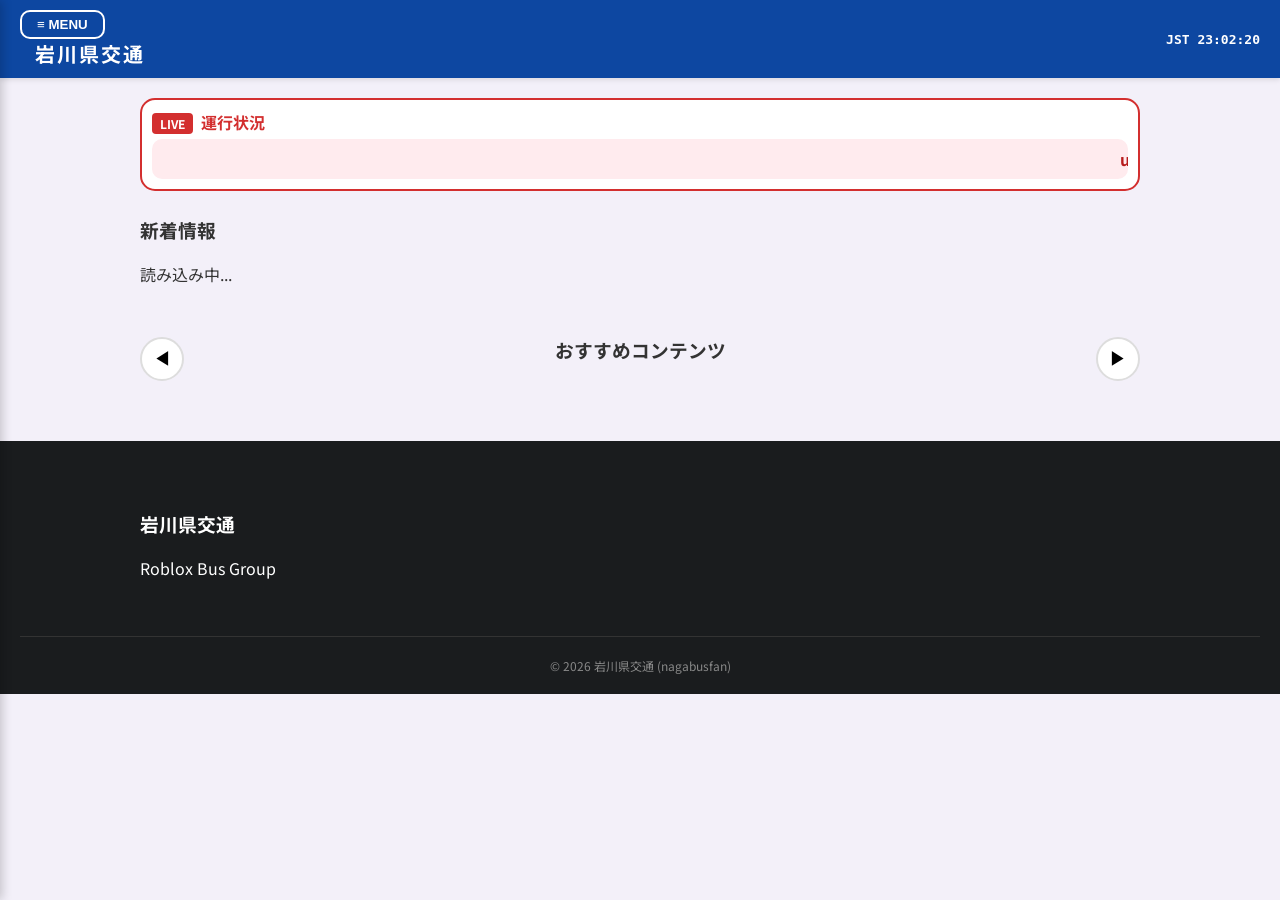
==== index.html @ 750e43ce "Update index.html" ====
<!DOCTYPE html>
<html lang="ja">
<head>
    <meta charset="UTF-8">
    <meta name="viewport" content="width=device-width, initial-scale=1.0">
    <title>岩川県交通</title>
    <link href="https://fonts.googleapis.com/css2?family=Noto+Sans+JP:wght@400;700;900&display=swap" rel="stylesheet">
    <style>
        body { font-family: 'Noto Sans JP', sans-serif; margin: 0; padding: 0; background-color: #f3f0f9; color: #333; overflow-x: hidden; }
        header { background-color: #0d47a1; color: white; padding: 10px 20px; display: flex; justify-content: space-between; align-items: center; position: sticky; top: 0; z-index: 1000; box-shadow: 0 2px 5px rgba(0,0,0,0.1); }
        .menu-button { background: none; border: 2px solid white; color: white; padding: 5px 15px; cursor: pointer; border-radius: 10px; font-weight: bold; }
        .logo h1 { margin: 0 0 0 15px; font-size: 20px; letter-spacing: 2px; }
        
        /* サイドバー */
        .sidebar { position: fixed; top: 0; left: -280px; width: 280px; height: 100%; background-color: #ffffff; color: #333; transition: 0.3s; z-index: 2000; padding: 20px; box-sizing: border-box; overflow-y: auto; box-shadow: 2px 0 10px rgba(0,0,0,0.2); }
        .sidebar.active { left: 0; }
        .overlay { position: fixed; top: 0; left: 0; width: 100%; height: 100%; background: rgba(0,0,0,0.5); display: none; z-index: 1500; }
        .overlay.active { display: block; }
        .menu-item { padding: 15px; border-bottom: 1px solid #eee; cursor: pointer; font-weight: bold; border-radius: 10px; }
        .menu-item:hover { background: #f0f4f8; color: #0d47a1; }

        /* 検索ボックス */
        .search-box-style { background: #e3f2fd; padding: 20px; border-radius: 15px; border: 2px solid #90caf9; }
        .search-input-wrapper { position: relative; margin-bottom: 10px; }
        .search-box-style input { width: 100%; padding: 12px; border-radius: 10px; border: 1px solid #bbdefb; box-sizing: border-box; outline: none; font-size: 16px; }
        .search-btn { width: 100%; background: #2e7d32; color: white; border: none; padding: 12px; border-radius: 10px; font-weight: bold; cursor: pointer; margin-top: 5px; font-size: 16px; }
        
        .main-search-section { margin: 30px 0; }
        .main-search-title { font-weight: 900; color: #0d47a1; margin-bottom: 15px; display: flex; align-items: center; }

        .container { max-width: 1000px; margin: 20px auto; padding: 0 15px; }
        
        /* 運行情報テロップ（修正のキモ） */
        .status-bar { background: white; border: 2px solid #2e7d32; padding: 10px; margin-bottom: 25px; border-radius: 15px; }
        .ticker { background: #f1f8e9; overflow: hidden; white-space: nowrap; padding: 8px; border-radius: 10px; position: relative; }
        .ticker-text { 
            display: inline-block; 
            white-space: nowrap; 
            padding-left: 100%; /* スタート位置 */
            font-weight: bold; 
            color: #1b5e20; 
            line-height: 1.5; 
            animation: scroll-text 15s linear infinite; /* デフォルトのアニメーション */
        }
        @keyframes scroll-text { 
            0% { transform: translateX(0); } 
            100% { transform: translateX(-100%); } 
        }

        /* おすすめコンテンツ */
        .magazine-section { margin: 50px 0; position: relative; padding: 0 50px; }
        .slider-arrow { position: absolute; top: 50%; transform: translateY(-50%); background: #fff; border: 2px solid #ddd; width: 44px; height: 44px; border-radius: 50%; cursor: pointer; z-index: 10; font-size: 18px; display: flex; align-items: center; justify-content: center; }
        #prev-btn { left: 0; }
        #next-btn { right: 0; }
        .slider-container { overflow: hidden; border-radius: 20px; }
        .slider-wrapper { display: flex; transition: transform 0.5s ease-out; }
        .article-card { min-width: calc(33.333% - 20px); margin: 10px; background: white; border-radius: 25px; overflow: hidden; box-shadow: 0 10px 20px rgba(0,0,0,0.05); text-align: center; cursor: pointer; }
        
        .official-footer { background: #1a1c1e; color: #ffffff; padding: 50px 20px 20px; margin-top: 60px; }
        .footer-container { max-width: 1000px; margin: 0 auto; display: grid; grid-template-columns: repeat(auto-fit, minmax(200px, 1fr)); gap: 40px; }
        .footer-links { list-style: none; padding: 0; }
        .footer-links a { color: #ffffff; text-decoration: none; opacity: 0.8; font-size: 14px; }
        .footer-bottom { text-align: center; margin-top: 40px; border-top: 1px solid #333; padding-top: 20px; font-size: 12px; color: #888; }
        
        /* サジェスト用 */
        .suggestion-list { position: absolute; top: 100%; left: 0; width: 100%; background: white; border: 1px solid #ddd; z-index: 3000; display: none; }
        .suggestion-item { padding: 10px; cursor: pointer; border-bottom: 1px solid #eee; }
    </style>
    <meta name="google-site-verification" content="eSxE08QDqRXUk3Zr-W79mbFUJ86nGZCaDYSeUcwVEMA" />
</head>
<body>
<div class="overlay" id="overlay"></div>
<header>
    <div class="header-left">
        <button class="menu-button" id="menu-btn">≡ MENU</button>
        <div class="logo"><h1>岩川県交通</h1></div>
    </div>
    <div class="time-display" id="current-time" style="font-weight:bold; font-family: monospace;">JST --:--:--</div>
</header>

<div class="sidebar" id="sidebar">
    <div class="search-box-style" style="margin-top: 30px;">
        <div style="font-weight:bold; margin-bottom:10px;">経路・運賃検索</div>
        <input type="text" id="side-start" placeholder="出発地..." oninput="showSuggestions('start', 'side')"><div id="side-start-list" class="suggestion-list"></div>
        <input type="text" id="side-end" placeholder="目的地..." oninput="showSuggestions('end', 'side')"><div id="side-end-list" class="suggestion-list"></div>
        <button class="search-btn" onclick="searchRoute('side')">検索する</button>
    </div>
    <div class="menu-item" onclick="location.href='index.html'">■ HOME</div>
    <div class="menu-item" onclick="location.href='combinedfolder/rosen.html'">■ 路線バス</div>
    <div class="menu-item" id="close-btn">■ 閉じる ×</div>
</div>

<div class="container">
    <div class="status-bar">
        <h3 id="status-title" style="margin:0 0 5px 0; color:#2e7d32; font-size: 16px;">
            <span id="live-badge" style="background:#2e7d32; color:white; padding:2px 8px; border-radius:4px; margin-right:8px; font-size:12px;">LIVE</span>運行状況
        </h3>
        <div class="ticker" id="ticker-box">
            <div class="ticker-text" id="status-text">データの読み込み中...</div>
        </div>
    </div>
    
    <h3>新着情報</h3>
    <div id="news-list">読み込み中...</div>
    
    <div class="magazine-section">
        <h3 style="text-align:center;">おすすめコンテンツ</h3>
        <button class="slider-arrow" id="prev-btn">◀</button>
        <button class="slider-arrow" id="next-btn">▶</button>
        <div class="slider-container">
            <div class="slider-wrapper" id="slider-wrapper"></div>
        </div>
    </div>
</div>

<footer class="official-footer">
    <div class="footer-container">
        <div class="footer-section"><h3>岩川県交通</h3><p>Roblox Bus Group</p></div>
    </div>
    <div class="footer-bottom">&copy; 2026 岩川県交通 (nagabusfan)</div>
</footer>

<script>
    let stopData = [];
    let articleCount = 0;
    let currentSliderIndex = 0;

    async function loadSiteData() {
        // 1. 運行情報と色
        try {
            const res = await fetch('setting/config.json');
            if (res.ok) {
                const config = await res.json();
                const textEl = document.getElementById('status-text');
                const barEl = document.querySelector('.status-bar');
                const boxEl = document.getElementById('ticker-box');
                const badgeEl = document.getElementById('live-badge');
                const titleEl = document.getElementById('status-title');

                textEl.innerText = config.statusMessage;
                
                // 色適用
                if(config.statusTextColor) textEl.style.color = config.statusTextColor;
                if(config.statusBorderColor) {
                    barEl.style.borderColor = config.statusBorderColor;
                    badgeEl.style.backgroundColor = config.statusBorderColor;
                    titleEl.style.color = config.statusBorderColor;
                }
                if(config.statusBgColor) boxEl.style.backgroundColor = config.statusBgColor;

                // アニメーション再起動（強制）
                textEl.style.animation = 'none';
                void textEl.offsetWidth; // おまじない（再描画）
                const speed = Math.max(10, config.statusMessage.length * 0.4 + 5);
                textEl.style.animation = `scroll-text ${speed}s linear infinite`;
            }
        } catch (e) { console.error(e); }

        // 2. 検索候補
        try {
            const res = await fetch('setting/search.json');
            if (res.ok) stopData = await res.json();
        } catch (e) {}

        // 3. 記事
        try {
            const res = await fetch('setting/articles.json');
            if (res.ok) {
                const arts = await res.json();
                articleCount = arts.length;
                const wrapper = document.getElementById('slider-wrapper');
                wrapper.innerHTML = arts.map(a => `
                    <div class="article-card" onclick="location.href='${a.url}'">
                        <div style="font-size:40px; padding:20px;">${a.icon}</div>
                        <div style="padding:15px;"><h4>${a.title}</h4></div>
                    </div>
                `).join('');
            }
        } catch (e) {}

        // 4. ニュース
        try {
            const res = await fetch('setting/news.json');
            if (res.ok) {
                const news = await res.json();
                const list = document.getElementById('news-list');
                list.innerHTML = news.map(n => `
                    <div style="background:white; padding:15px; margin-bottom:10px; border-radius:10px; border-left:5px solid ${n.tagColor};">
                        <span style="background:${n.tagColor}; color:white; padding:2px 6px; border-radius:4px; font-size:12px;">${n.tag}</span>
                        <a href="${n.url}" style="margin-left:10px; font-weight:bold; color:#333; text-decoration:none;">${n.title}</a>
                    </div>
                `).join('');
            }
        } catch (e) {}
    }

    // スライダー制御
    function moveSlider(dir) {
        const visible = window.innerWidth <= 768 ? 2 : 3;
        const step = window.innerWidth <= 768 ? 50 : 33.333;
        if (dir === 'next') currentSliderIndex = (currentSliderIndex >= articleCount - visible) ? 0 : currentSliderIndex + 1;
        else currentSliderIndex = (currentSliderIndex <= 0) ? Math.max(0, articleCount - visible) : currentSliderIndex - 1;
        document.getElementById('slider-wrapper').style.transform = `translateX(-${currentSliderIndex * step}%)`;
    }

    // サジェスト機能
    function showSuggestions(type, area) {
        const input = document.getElementById(`${area}-${type}`);
        const list = document.getElementById(`${area}-${type}-list`);
        const word = input.value.trim().toLowerCase();
        if (!word) { list.style.display = 'none'; return; }
        const matches = stopData.filter(s => s.name.includes(word));
        if (matches.length > 0) {
            list.innerHTML = matches.map(s => `<div class="suggestion-item" onclick="setVal('${area}-${type}','${s.name}')">${s.name}</div>`).join('');
            list.style.display = 'block';
        } else { list.style.display = 'none'; }
    }
    function setVal(id, val) { 
        document.getElementById(id).value = val; 
        document.getElementById(id + '-list').style.display = 'none'; 
    }

    document.getElementById('next-btn').onclick = () => moveSlider('next');
    document.getElementById('prev-btn').onclick = () => moveSlider('prev');
    setInterval(() => { document.getElementById('current-time').innerText = "JST " + new Date().toLocaleTimeString('ja-JP'); }, 1000);

    window.onload = () => {
        const m = document.getElementById('menu-btn'), s = document.getElementById('sidebar'), o = document.getElementById('overlay'), c = document.getElementById('close-btn');
        m.onclick = () => { s.classList.add('active'); o.classList.add('active'); };
        o.onclick = c.onclick = () => { s.classList.remove('active'); o.classList.remove('active'); };
        loadSiteData();
    };
</script>
</body>
</html>
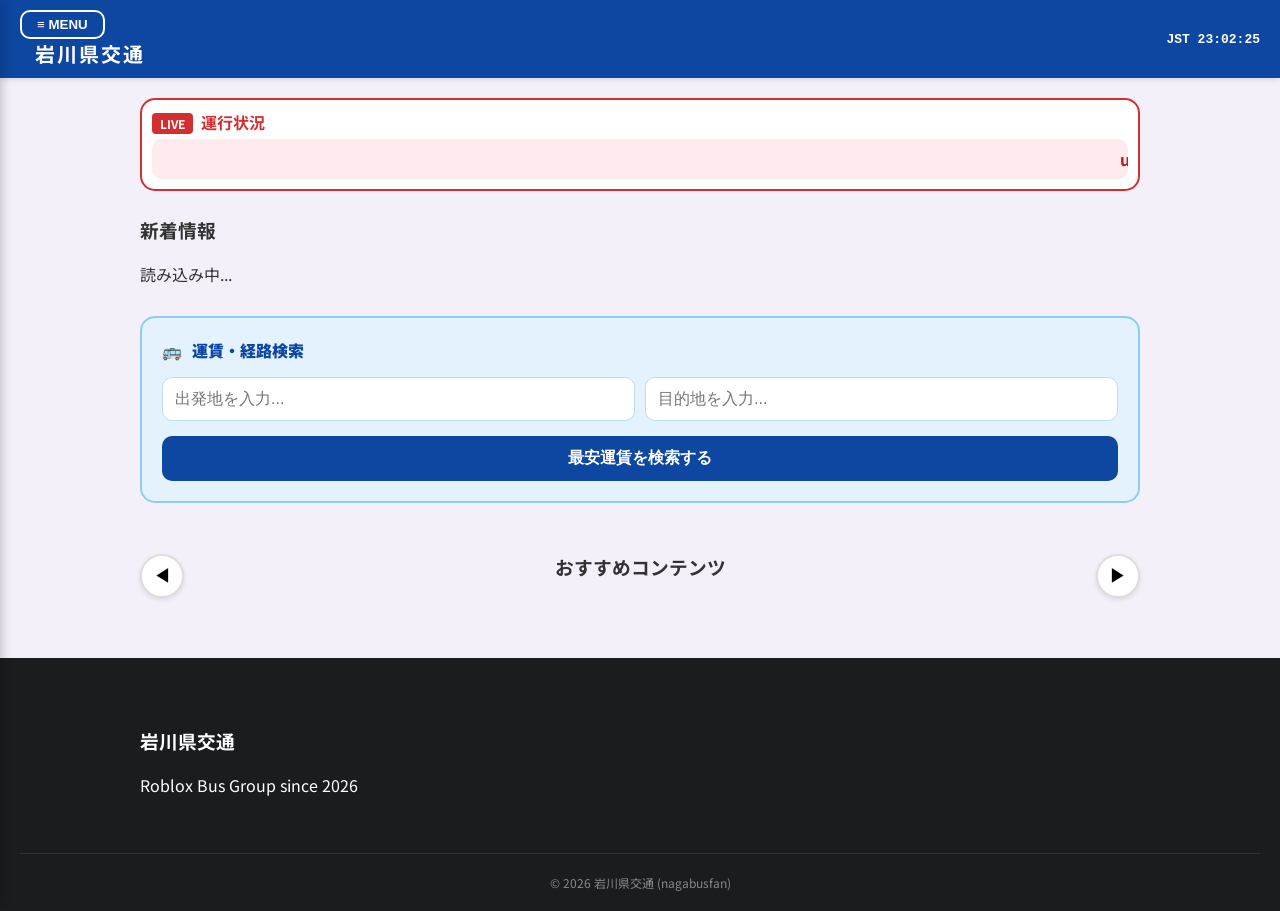
==== commit 4cda491a: "Update index.html" ====
--- a/index.html
+++ b/index.html
@@ -16,57 +16,56 @@
         .sidebar.active { left: 0; }
         .overlay { position: fixed; top: 0; left: 0; width: 100%; height: 100%; background: rgba(0,0,0,0.5); display: none; z-index: 1500; }
         .overlay.active { display: block; }
-        .menu-item { padding: 15px; border-bottom: 1px solid #eee; cursor: pointer; font-weight: bold; border-radius: 10px; }
+        .menu-item { padding: 15px; border-bottom: 1px solid #eee; cursor: pointer; font-weight: bold; border-radius: 10px; transition: 0.2s; }
         .menu-item:hover { background: #f0f4f8; color: #0d47a1; }
 
         /* 検索ボックス */
-        .search-box-style { background: #e3f2fd; padding: 20px; border-radius: 15px; border: 2px solid #90caf9; }
+        .search-box-style { background: #e3f2fd; padding: 20px; border-radius: 15px; border: 2px solid #90caf9; position: relative; }
         .search-input-wrapper { position: relative; margin-bottom: 10px; }
         .search-box-style input { width: 100%; padding: 12px; border-radius: 10px; border: 1px solid #bbdefb; box-sizing: border-box; outline: none; font-size: 16px; }
         .search-btn { width: 100%; background: #2e7d32; color: white; border: none; padding: 12px; border-radius: 10px; font-weight: bold; cursor: pointer; margin-top: 5px; font-size: 16px; }
         
         .main-search-section { margin: 30px 0; }
         .main-search-title { font-weight: 900; color: #0d47a1; margin-bottom: 15px; display: flex; align-items: center; }
+        .main-search-title::before { content: "🚌"; margin-right: 10px; }
 
         .container { max-width: 1000px; margin: 20px auto; padding: 0 15px; }
         
-        /* 運行情報テロップ（修正のキモ） */
+        /* 運行情報テロップ */
         .status-bar { background: white; border: 2px solid #2e7d32; padding: 10px; margin-bottom: 25px; border-radius: 15px; }
         .ticker { background: #f1f8e9; overflow: hidden; white-space: nowrap; padding: 8px; border-radius: 10px; position: relative; }
         .ticker-text { 
             display: inline-block; 
             white-space: nowrap; 
-            padding-left: 100%; /* スタート位置 */
+            padding-left: 100%; 
             font-weight: bold; 
             color: #1b5e20; 
             line-height: 1.5; 
-            animation: scroll-text 15s linear infinite; /* デフォルトのアニメーション */
         }
         @keyframes scroll-text { 
             0% { transform: translateX(0); } 
             100% { transform: translateX(-100%); } 
         }
 
+        /* サジェストリスト */
+        .suggestion-list { position: absolute; top: 100%; left: 0; width: 100%; background: white; border: 1px solid #ddd; z-index: 3000; display: none; border-radius: 0 0 10px 10px; box-shadow: 0 5px 10px rgba(0,0,0,0.1); max-height: 200px; overflow-y: auto; }
+        .suggestion-item { padding: 12px; cursor: pointer; border-bottom: 1px solid #eee; font-size: 14px; text-align: left; }
+        .suggestion-item:hover { background: #f0f4f8; }
+
         /* おすすめコンテンツ */
         .magazine-section { margin: 50px 0; position: relative; padding: 0 50px; }
-        .slider-arrow { position: absolute; top: 50%; transform: translateY(-50%); background: #fff; border: 2px solid #ddd; width: 44px; height: 44px; border-radius: 50%; cursor: pointer; z-index: 10; font-size: 18px; display: flex; align-items: center; justify-content: center; }
+        .slider-arrow { position: absolute; top: 50%; transform: translateY(-50%); background: #fff; border: 2px solid #ddd; width: 44px; height: 44px; border-radius: 50%; cursor: pointer; z-index: 10; font-size: 18px; display: flex; align-items: center; justify-content: center; box-shadow: 0 2px 5px rgba(0,0,0,0.1); }
         #prev-btn { left: 0; }
         #next-btn { right: 0; }
         .slider-container { overflow: hidden; border-radius: 20px; }
         .slider-wrapper { display: flex; transition: transform 0.5s ease-out; }
         .article-card { min-width: calc(33.333% - 20px); margin: 10px; background: white; border-radius: 25px; overflow: hidden; box-shadow: 0 10px 20px rgba(0,0,0,0.05); text-align: center; cursor: pointer; }
+        @media (max-width: 768px) { .article-card { min-width: calc(50% - 20px); } }
         
         .official-footer { background: #1a1c1e; color: #ffffff; padding: 50px 20px 20px; margin-top: 60px; }
         .footer-container { max-width: 1000px; margin: 0 auto; display: grid; grid-template-columns: repeat(auto-fit, minmax(200px, 1fr)); gap: 40px; }
-        .footer-links { list-style: none; padding: 0; }
-        .footer-links a { color: #ffffff; text-decoration: none; opacity: 0.8; font-size: 14px; }
         .footer-bottom { text-align: center; margin-top: 40px; border-top: 1px solid #333; padding-top: 20px; font-size: 12px; color: #888; }
-        
-        /* サジェスト用 */
-        .suggestion-list { position: absolute; top: 100%; left: 0; width: 100%; background: white; border: 1px solid #ddd; z-index: 3000; display: none; }
-        .suggestion-item { padding: 10px; cursor: pointer; border-bottom: 1px solid #eee; }
     </style>
-    <meta name="google-site-verification" content="eSxE08QDqRXUk3Zr-W79mbFUJ86nGZCaDYSeUcwVEMA" />
 </head>
 <body>
 <div class="overlay" id="overlay"></div>
@@ -81,12 +80,23 @@
 <div class="sidebar" id="sidebar">
     <div class="search-box-style" style="margin-top: 30px;">
         <div style="font-weight:bold; margin-bottom:10px;">経路・運賃検索</div>
-        <input type="text" id="side-start" placeholder="出発地..." oninput="showSuggestions('start', 'side')"><div id="side-start-list" class="suggestion-list"></div>
-        <input type="text" id="side-end" placeholder="目的地..." oninput="showSuggestions('end', 'side')"><div id="side-end-list" class="suggestion-list"></div>
+        <div class="search-input-wrapper">
+            <input type="text" id="side-start" placeholder="出発地..." oninput="showSuggestions('start', 'side')" autocomplete="off">
+            <div id="side-start-list" class="suggestion-list"></div>
+        </div>
+        <div class="search-input-wrapper">
+            <input type="text" id="side-end" placeholder="目的地..." oninput="showSuggestions('end', 'side')" autocomplete="off">
+            <div id="side-end-list" class="suggestion-list"></div>
+        </div>
         <button class="search-btn" onclick="searchRoute('side')">検索する</button>
     </div>
     <div class="menu-item" onclick="location.href='index.html'">■ HOME</div>
     <div class="menu-item" onclick="location.href='combinedfolder/rosen.html'">■ 路線バス</div>
+    <div class="menu-item" onclick="location.href='combinedfolder/kousoku.html'">■ 高速バス</div>
+    <div class="menu-item" onclick="location.href='combinedfolder/kashikiri.html'">■ 貸切バス</div>
+    <div class="menu-item" onclick="location.href='newsfolder/news00003.html'">■ 求人情報</div>
+    <div class="menu-item" onclick="location.href='combinedfolder/guide.html'">■ ご利用ガイド</div>
+    <div class="menu-item" onclick="location.href='combinedfolder/contact.html'">■ お問い合わせ</div>
     <div class="menu-item" id="close-btn">■ 閉じる ×</div>
 </div>
 
@@ -102,6 +112,21 @@
     
     <h3>新着情報</h3>
     <div id="news-list">読み込み中...</div>
+
+    <div class="search-box-style main-search-section">
+        <div class="main-search-title">運賃・経路検索</div>
+        <div style="display: flex; gap: 10px; flex-wrap: wrap;">
+            <div class="search-input-wrapper" style="flex: 1; min-width: 200px;">
+                <input type="text" id="main-start" placeholder="出発地を入力..." oninput="showSuggestions('start', 'main')" autocomplete="off">
+                <div id="main-start-list" class="suggestion-list"></div>
+            </div>
+            <div class="search-input-wrapper" style="flex: 1; min-width: 200px;">
+                <input type="text" id="main-end" placeholder="目的地を入力..." oninput="showSuggestions('end', 'main')" autocomplete="off">
+                <div id="main-end-list" class="suggestion-list"></div>
+            </div>
+        </div>
+        <button class="search-btn" onclick="searchRoute('main')" style="background:#0d47a1;">最安運賃を検索する</button>
+    </div>
     
     <div class="magazine-section">
         <h3 style="text-align:center;">おすすめコンテンツ</h3>
@@ -115,7 +140,7 @@
 
 <footer class="official-footer">
     <div class="footer-container">
-        <div class="footer-section"><h3>岩川県交通</h3><p>Roblox Bus Group</p></div>
+        <div class="footer-section"><h3>岩川県交通</h3><p>Roblox Bus Group since 2026</p></div>
     </div>
     <div class="footer-bottom">&copy; 2026 岩川県交通 (nagabusfan)</div>
 </footer>
@@ -126,7 +151,7 @@
     let currentSliderIndex = 0;
 
     async function loadSiteData() {
-        // 1. 運行情報と色
+        // 1. 運行情報
         try {
             const res = await fetch('setting/config.json');
             if (res.ok) {
@@ -138,8 +163,6 @@
                 const titleEl = document.getElementById('status-title');
 
                 textEl.innerText = config.statusMessage;
-                
-                // 色適用
                 if(config.statusTextColor) textEl.style.color = config.statusTextColor;
                 if(config.statusBorderColor) {
                     barEl.style.borderColor = config.statusBorderColor;
@@ -148,30 +171,29 @@
                 }
                 if(config.statusBgColor) boxEl.style.backgroundColor = config.statusBgColor;
 
-                // アニメーション再起動（強制）
+                // アニメーション強制始動
                 textEl.style.animation = 'none';
-                void textEl.offsetWidth; // おまじない（再描画）
-                const speed = Math.max(10, config.statusMessage.length * 0.4 + 5);
+                void textEl.offsetWidth; 
+                const speed = Math.max(10, config.statusMessage.length * 0.5 + 5);
                 textEl.style.animation = `scroll-text ${speed}s linear infinite`;
             }
-        } catch (e) { console.error(e); }
-
-        // 2. 検索候補
+        } catch (e) { console.error("Config error", e); }
+
+        // 2. 検索候補データの取得
         try {
             const res = await fetch('setting/search.json');
             if (res.ok) stopData = await res.json();
-        } catch (e) {}
-
-        // 3. 記事
+        } catch (e) { console.error("Search data error", e); }
+
+        // 3. スライダー記事
         try {
             const res = await fetch('setting/articles.json');
             if (res.ok) {
                 const arts = await res.json();
                 articleCount = arts.length;
-                const wrapper = document.getElementById('slider-wrapper');
-                wrapper.innerHTML = arts.map(a => `
+                document.getElementById('slider-wrapper').innerHTML = arts.map(a => `
                     <div class="article-card" onclick="location.href='${a.url}'">
-                        <div style="font-size:40px; padding:20px;">${a.icon}</div>
+                        <div style="font-size:40px; padding:20px; background:#e3f2fd;">${a.icon}</div>
                         <div style="padding:15px;"><h4>${a.title}</h4></div>
                     </div>
                 `).join('');
@@ -183,8 +205,7 @@
             const res = await fetch('setting/news.json');
             if (res.ok) {
                 const news = await res.json();
-                const list = document.getElementById('news-list');
-                list.innerHTML = news.map(n => `
+                document.getElementById('news-list').innerHTML = news.map(n => `
                     <div style="background:white; padding:15px; margin-bottom:10px; border-radius:10px; border-left:5px solid ${n.tagColor};">
                         <span style="background:${n.tagColor}; color:white; padding:2px 6px; border-radius:4px; font-size:12px;">${n.tag}</span>
                         <a href="${n.url}" style="margin-left:10px; font-weight:bold; color:#333; text-decoration:none;">${n.title}</a>
@@ -192,6 +213,39 @@
                 `).join('');
             }
         } catch (e) {}
+    }
+
+    // サジェスト機能（修正版）
+    function showSuggestions(type, area) {
+        const input = document.getElementById(`${area}-${type}`);
+        const list = document.getElementById(`${area}-${type}-list`);
+        const word = input.value.trim().toLowerCase();
+        
+        if (!word) { list.style.display = 'none'; return; }
+        
+        const matches = stopData.filter(s => s.name.includes(word) || (s.kana && s.kana.includes(word)));
+        
+        if (matches.length > 0) {
+            list.innerHTML = matches.map(s => `
+                <div class="suggestion-item" onclick="setVal('${area}-${type}','${s.name}')">${s.name}</div>
+            `).join('');
+            list.style.display = 'block';
+        } else {
+            list.style.display = 'none';
+        }
+    }
+
+    function setVal(id, val) { 
+        document.getElementById(id).value = val; 
+        document.getElementById(id + '-list').style.display = 'none'; 
+    }
+
+    // 検索実行
+    function searchRoute(area) {
+        const s = document.getElementById(area + '-start').value.trim();
+        const e = document.getElementById(area + '-end').value.trim();
+        if (!s || !e || s === e) { alert("正しい駅名を入力してください"); return; }
+        window.location.href = `https://nagabusfan.github.io/iwakawa-district-bus-search/?from=${encodeURIComponent(s)}&to=${encodeURIComponent(e)}`;
     }
 
     // スライダー制御
@@ -203,23 +257,6 @@
         document.getElementById('slider-wrapper').style.transform = `translateX(-${currentSliderIndex * step}%)`;
     }
 
-    // サジェスト機能
-    function showSuggestions(type, area) {
-        const input = document.getElementById(`${area}-${type}`);
-        const list = document.getElementById(`${area}-${type}-list`);
-        const word = input.value.trim().toLowerCase();
-        if (!word) { list.style.display = 'none'; return; }
-        const matches = stopData.filter(s => s.name.includes(word));
-        if (matches.length > 0) {
-            list.innerHTML = matches.map(s => `<div class="suggestion-item" onclick="setVal('${area}-${type}','${s.name}')">${s.name}</div>`).join('');
-            list.style.display = 'block';
-        } else { list.style.display = 'none'; }
-    }
-    function setVal(id, val) { 
-        document.getElementById(id).value = val; 
-        document.getElementById(id + '-list').style.display = 'none'; 
-    }
-
     document.getElementById('next-btn').onclick = () => moveSlider('next');
     document.getElementById('prev-btn').onclick = () => moveSlider('prev');
     setInterval(() => { document.getElementById('current-time').innerText = "JST " + new Date().toLocaleTimeString('ja-JP'); }, 1000);
@@ -229,6 +266,12 @@
         m.onclick = () => { s.classList.add('active'); o.classList.add('active'); };
         o.onclick = c.onclick = () => { s.classList.remove('active'); o.classList.remove('active'); };
         loadSiteData();
+        // 外側クリックでサジェストを閉じる
+        document.addEventListener('click', (e) => {
+            if (!e.target.closest('.search-input-wrapper')) {
+                document.querySelectorAll('.suggestion-list').forEach(l => l.style.display = 'none');
+            }
+        });
     };
 </script>
 </body>
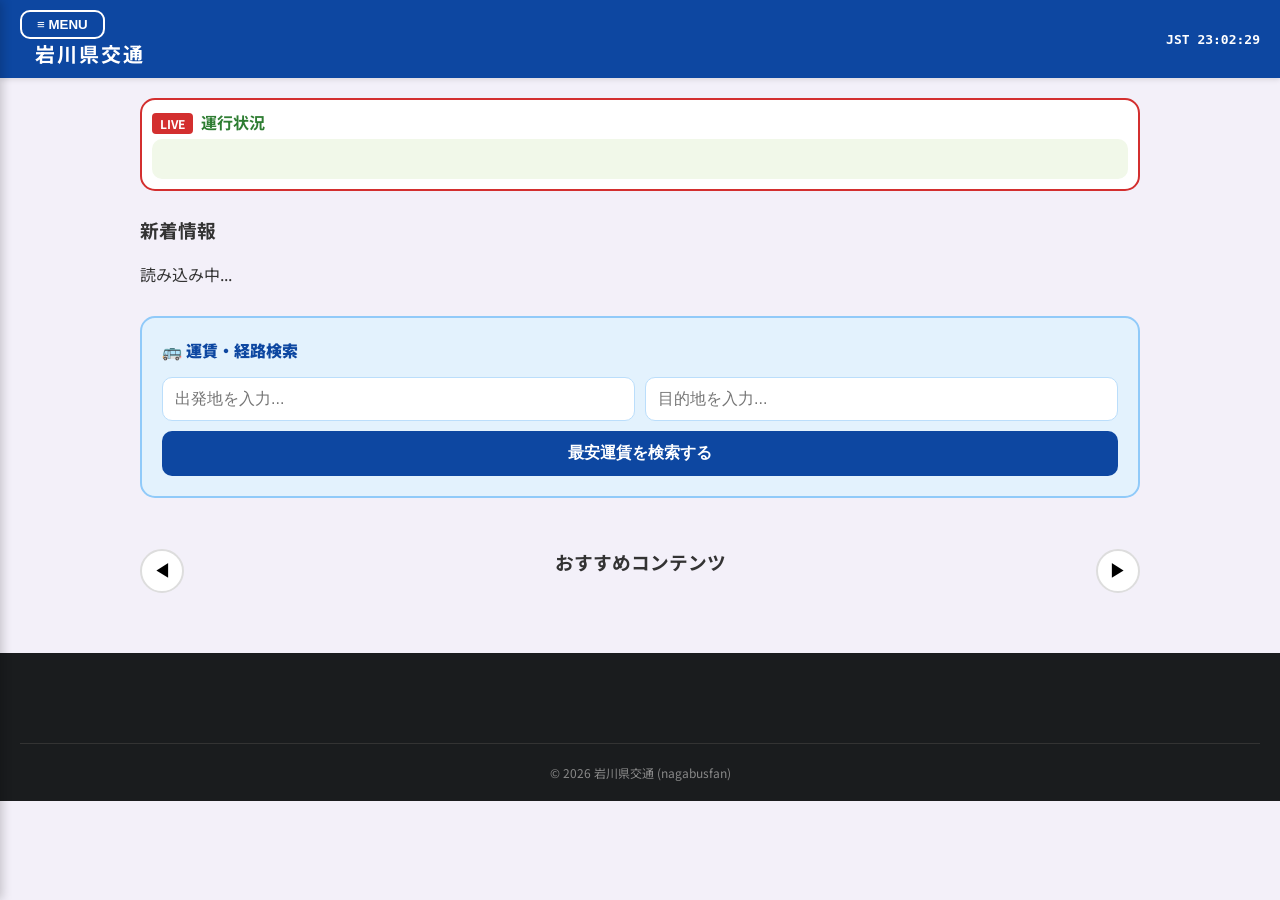
==== commit 9ac14c88: "Update index.html" ====
--- a/index.html
+++ b/index.html
@@ -21,49 +21,47 @@
 
         /* 検索ボックス */
         .search-box-style { background: #e3f2fd; padding: 20px; border-radius: 15px; border: 2px solid #90caf9; position: relative; }
-        .search-input-wrapper { position: relative; margin-bottom: 10px; }
-        .search-box-style input { width: 100%; padding: 12px; border-radius: 10px; border: 1px solid #bbdefb; box-sizing: border-box; outline: none; font-size: 16px; }
+        .search-box-style input { width: 100%; padding: 12px; border-radius: 10px; border: 1px solid #bbdefb; box-sizing: border-box; outline: none; font-size: 16px; margin-bottom: 5px; }
         .search-btn { width: 100%; background: #2e7d32; color: white; border: none; padding: 12px; border-radius: 10px; font-weight: bold; cursor: pointer; margin-top: 5px; font-size: 16px; }
         
         .main-search-section { margin: 30px 0; }
-        .main-search-title { font-weight: 900; color: #0d47a1; margin-bottom: 15px; display: flex; align-items: center; }
-        .main-search-title::before { content: "🚌"; margin-right: 10px; }
-
         .container { max-width: 1000px; margin: 20px auto; padding: 0 15px; }
         
-        /* 運行情報テロップ */
+        /* 運行情報テロップ（ここを重点修正） */
         .status-bar { background: white; border: 2px solid #2e7d32; padding: 10px; margin-bottom: 25px; border-radius: 15px; }
-        .ticker { background: #f1f8e9; overflow: hidden; white-space: nowrap; padding: 8px; border-radius: 10px; position: relative; }
+        .ticker { background: #f1f8e9; overflow: hidden; white-space: nowrap; padding: 8px; border-radius: 10px; position: relative; height: 24px; }
+        
         .ticker-text { 
             display: inline-block; 
             white-space: nowrap; 
-            padding-left: 100%; 
+            position: absolute; /* 位置固定を解除 */
+            left: 100%; /* 画面外右からスタート */
             font-weight: bold; 
             color: #1b5e20; 
-            line-height: 1.5; 
+            line-height: 24px;
+            will-change: transform; /* ブラウザにアニメーションを準備させる */
         }
-        @keyframes scroll-text { 
-            0% { transform: translateX(0); } 
-            100% { transform: translateX(-100%); } 
+
+        /* アニメーション定義 */
+        @keyframes scroll-text-kf { 
+            from { transform: translateX(0); } 
+            to { transform: translateX(-100%); } 
         }
 
-        /* サジェストリスト */
+        /* サジェスト */
         .suggestion-list { position: absolute; top: 100%; left: 0; width: 100%; background: white; border: 1px solid #ddd; z-index: 3000; display: none; border-radius: 0 0 10px 10px; box-shadow: 0 5px 10px rgba(0,0,0,0.1); max-height: 200px; overflow-y: auto; }
         .suggestion-item { padding: 12px; cursor: pointer; border-bottom: 1px solid #eee; font-size: 14px; text-align: left; }
-        .suggestion-item:hover { background: #f0f4f8; }
-
-        /* おすすめコンテンツ */
+
+        /* スライダー */
         .magazine-section { margin: 50px 0; position: relative; padding: 0 50px; }
-        .slider-arrow { position: absolute; top: 50%; transform: translateY(-50%); background: #fff; border: 2px solid #ddd; width: 44px; height: 44px; border-radius: 50%; cursor: pointer; z-index: 10; font-size: 18px; display: flex; align-items: center; justify-content: center; box-shadow: 0 2px 5px rgba(0,0,0,0.1); }
+        .slider-arrow { position: absolute; top: 50%; transform: translateY(-50%); background: #fff; border: 2px solid #ddd; width: 44px; height: 44px; border-radius: 50%; cursor: pointer; z-index: 10; font-size: 18px; display: flex; align-items: center; justify-content: center; }
         #prev-btn { left: 0; }
         #next-btn { right: 0; }
         .slider-container { overflow: hidden; border-radius: 20px; }
         .slider-wrapper { display: flex; transition: transform 0.5s ease-out; }
         .article-card { min-width: calc(33.333% - 20px); margin: 10px; background: white; border-radius: 25px; overflow: hidden; box-shadow: 0 10px 20px rgba(0,0,0,0.05); text-align: center; cursor: pointer; }
-        @media (max-width: 768px) { .article-card { min-width: calc(50% - 20px); } }
         
         .official-footer { background: #1a1c1e; color: #ffffff; padding: 50px 20px 20px; margin-top: 60px; }
-        .footer-container { max-width: 1000px; margin: 0 auto; display: grid; grid-template-columns: repeat(auto-fit, minmax(200px, 1fr)); gap: 40px; }
         .footer-bottom { text-align: center; margin-top: 40px; border-top: 1px solid #333; padding-top: 20px; font-size: 12px; color: #888; }
     </style>
 </head>
@@ -80,11 +78,11 @@
 <div class="sidebar" id="sidebar">
     <div class="search-box-style" style="margin-top: 30px;">
         <div style="font-weight:bold; margin-bottom:10px;">経路・運賃検索</div>
-        <div class="search-input-wrapper">
+        <div style="position:relative;">
             <input type="text" id="side-start" placeholder="出発地..." oninput="showSuggestions('start', 'side')" autocomplete="off">
             <div id="side-start-list" class="suggestion-list"></div>
         </div>
-        <div class="search-input-wrapper">
+        <div style="position:relative;">
             <input type="text" id="side-end" placeholder="目的地..." oninput="showSuggestions('end', 'side')" autocomplete="off">
             <div id="side-end-list" class="suggestion-list"></div>
         </div>
@@ -106,7 +104,7 @@
             <span id="live-badge" style="background:#2e7d32; color:white; padding:2px 8px; border-radius:4px; margin-right:8px; font-size:12px;">LIVE</span>運行状況
         </h3>
         <div class="ticker" id="ticker-box">
-            <div class="ticker-text" id="status-text">データの読み込み中...</div>
+            <div class="ticker-text" id="status-text">読み込み中...</div>
         </div>
     </div>
     
@@ -114,13 +112,13 @@
     <div id="news-list">読み込み中...</div>
 
     <div class="search-box-style main-search-section">
-        <div class="main-search-title">運賃・経路検索</div>
+        <div style="font-weight:900; color:#0d47a1; margin-bottom:15px;">🚌 運賃・経路検索</div>
         <div style="display: flex; gap: 10px; flex-wrap: wrap;">
-            <div class="search-input-wrapper" style="flex: 1; min-width: 200px;">
+            <div style="flex: 1; min-width: 200px; position:relative;">
                 <input type="text" id="main-start" placeholder="出発地を入力..." oninput="showSuggestions('start', 'main')" autocomplete="off">
                 <div id="main-start-list" class="suggestion-list"></div>
             </div>
-            <div class="search-input-wrapper" style="flex: 1; min-width: 200px;">
+            <div style="flex: 1; min-width: 200px; position:relative;">
                 <input type="text" id="main-end" placeholder="目的地を入力..." oninput="showSuggestions('end', 'main')" autocomplete="off">
                 <div id="main-end-list" class="suggestion-list"></div>
             </div>
@@ -139,9 +137,6 @@
 </div>
 
 <footer class="official-footer">
-    <div class="footer-container">
-        <div class="footer-section"><h3>岩川県交通</h3><p>Roblox Bus Group since 2026</p></div>
-    </div>
     <div class="footer-bottom">&copy; 2026 岩川県交通 (nagabusfan)</div>
 </footer>
 
@@ -157,103 +152,84 @@
             if (res.ok) {
                 const config = await res.json();
                 const textEl = document.getElementById('status-text');
-                const barEl = document.querySelector('.status-bar');
-                const boxEl = document.getElementById('ticker-box');
-                const badgeEl = document.getElementById('live-badge');
-                const titleEl = document.getElementById('status-title');
-
+                
                 textEl.innerText = config.statusMessage;
+                
+                // デザイン適用
                 if(config.statusTextColor) textEl.style.color = config.statusTextColor;
                 if(config.statusBorderColor) {
-                    barEl.style.borderColor = config.statusBorderColor;
-                    badgeEl.style.backgroundColor = config.statusBorderColor;
-                    titleEl.style.color = config.statusBorderColor;
+                    document.querySelector('.status-bar').style.borderColor = config.statusBorderColor;
+                    document.getElementById('live-badge').style.backgroundColor = config.statusBorderColor;
                 }
-                if(config.statusBgColor) boxEl.style.backgroundColor = config.statusBgColor;
-
-                // アニメーション強制始動
-                textEl.style.animation = 'none';
-                void textEl.offsetWidth; 
-                const speed = Math.max(10, config.statusMessage.length * 0.5 + 5);
-                textEl.style.animation = `scroll-text ${speed}s linear infinite`;
+
+                // 【最重要】アニメーションの強制上書き
+                // 文字数に応じて速度を自動調整
+                const speed = Math.max(8, config.statusMessage.length * 0.6 + 5);
+                textEl.style.animation = 'none'; // 一旦リセット
+                textEl.offsetHeight; // 再描画を促す
+                textEl.style.animation = `scroll-text-kf ${speed}s linear infinite`;
             }
-        } catch (e) { console.error("Config error", e); }
-
-        // 2. 検索候補データの取得
+        } catch (e) { console.error(e); }
+
+        // 2. 検索候補
         try {
             const res = await fetch('setting/search.json');
             if (res.ok) stopData = await res.json();
-        } catch (e) { console.error("Search data error", e); }
-
-        // 3. スライダー記事
+        } catch (e) {}
+
+        // 3. 記事・ニュース (省略せず実行)
         try {
-            const res = await fetch('setting/articles.json');
-            if (res.ok) {
-                const arts = await res.json();
+            const resA = await fetch('setting/articles.json');
+            if (resA.ok) {
+                const arts = await resA.json();
                 articleCount = arts.length;
                 document.getElementById('slider-wrapper').innerHTML = arts.map(a => `
                     <div class="article-card" onclick="location.href='${a.url}'">
                         <div style="font-size:40px; padding:20px; background:#e3f2fd;">${a.icon}</div>
                         <div style="padding:15px;"><h4>${a.title}</h4></div>
-                    </div>
-                `).join('');
+                    </div>`).join('');
             }
-        } catch (e) {}
-
-        // 4. ニュース
-        try {
-            const res = await fetch('setting/news.json');
-            if (res.ok) {
-                const news = await res.json();
+            const resN = await fetch('setting/news.json');
+            if (resN.ok) {
+                const news = await resN.json();
                 document.getElementById('news-list').innerHTML = news.map(n => `
                     <div style="background:white; padding:15px; margin-bottom:10px; border-radius:10px; border-left:5px solid ${n.tagColor};">
                         <span style="background:${n.tagColor}; color:white; padding:2px 6px; border-radius:4px; font-size:12px;">${n.tag}</span>
                         <a href="${n.url}" style="margin-left:10px; font-weight:bold; color:#333; text-decoration:none;">${n.title}</a>
-                    </div>
-                `).join('');
+                    </div>`).join('');
             }
         } catch (e) {}
     }
 
-    // サジェスト機能（修正版）
+    // サジェスト機能
     function showSuggestions(type, area) {
         const input = document.getElementById(`${area}-${type}`);
         const list = document.getElementById(`${area}-${type}-list`);
         const word = input.value.trim().toLowerCase();
-        
         if (!word) { list.style.display = 'none'; return; }
-        
-        const matches = stopData.filter(s => s.name.includes(word) || (s.kana && s.kana.includes(word)));
-        
+        const matches = stopData.filter(s => s.name.includes(word));
         if (matches.length > 0) {
-            list.innerHTML = matches.map(s => `
-                <div class="suggestion-item" onclick="setVal('${area}-${type}','${s.name}')">${s.name}</div>
-            `).join('');
+            list.innerHTML = matches.map(s => `<div class="suggestion-item" onclick="setVal('${area}-${type}','${s.name}')">${s.name}</div>`).join('');
             list.style.display = 'block';
-        } else {
-            list.style.display = 'none';
-        }
-    }
-
+        } else { list.style.display = 'none'; }
+    }
     function setVal(id, val) { 
         document.getElementById(id).value = val; 
-        document.getElementById(id + '-list').style.display = 'none'; 
-    }
-
-    // 検索実行
+        document.querySelectorAll('.suggestion-list').forEach(l => l.style.display = 'none'); 
+    }
+
     function searchRoute(area) {
-        const s = document.getElementById(area + '-start').value.trim();
-        const e = document.getElementById(area + '-end').value.trim();
-        if (!s || !e || s === e) { alert("正しい駅名を入力してください"); return; }
+        const s = document.getElementById(area + '-start').value;
+        const e = document.getElementById(area + '-end').value;
+        if (!s || !e) { alert("出発地と目的地を入力してください"); return; }
         window.location.href = `https://nagabusfan.github.io/iwakawa-district-bus-search/?from=${encodeURIComponent(s)}&to=${encodeURIComponent(e)}`;
     }
 
-    // スライダー制御
+    // スライダー
     function moveSlider(dir) {
-        const visible = window.innerWidth <= 768 ? 2 : 3;
         const step = window.innerWidth <= 768 ? 50 : 33.333;
-        if (dir === 'next') currentSliderIndex = (currentSliderIndex >= articleCount - visible) ? 0 : currentSliderIndex + 1;
-        else currentSliderIndex = (currentSliderIndex <= 0) ? Math.max(0, articleCount - visible) : currentSliderIndex - 1;
+        if (dir === 'next') currentSliderIndex = (currentSliderIndex >= articleCount - 2) ? 0 : currentSliderIndex + 1;
+        else currentSliderIndex = (currentSliderIndex <= 0) ? articleCount - 2 : currentSliderIndex - 1;
         document.getElementById('slider-wrapper').style.transform = `translateX(-${currentSliderIndex * step}%)`;
     }
 
@@ -266,12 +242,6 @@
         m.onclick = () => { s.classList.add('active'); o.classList.add('active'); };
         o.onclick = c.onclick = () => { s.classList.remove('active'); o.classList.remove('active'); };
         loadSiteData();
-        // 外側クリックでサジェストを閉じる
-        document.addEventListener('click', (e) => {
-            if (!e.target.closest('.search-input-wrapper')) {
-                document.querySelectorAll('.suggestion-list').forEach(l => l.style.display = 'none');
-            }
-        });
     };
 </script>
 </body>
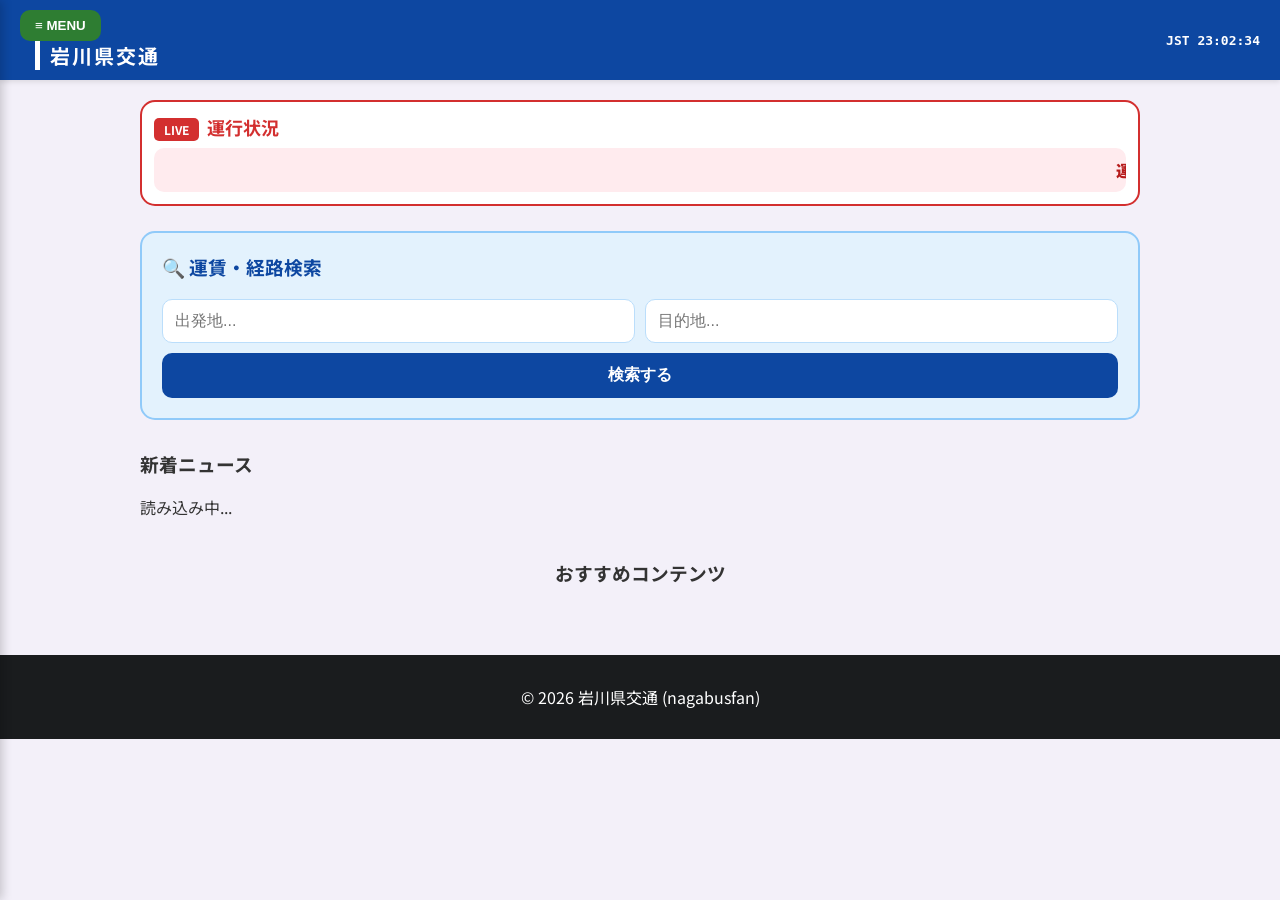
==== commit 785c8c94: "Update index.html" ====
--- a/index.html
+++ b/index.html
@@ -6,63 +6,55 @@
     <title>岩川県交通</title>
     <link href="https://fonts.googleapis.com/css2?family=Noto+Sans+JP:wght@400;700;900&display=swap" rel="stylesheet">
     <style>
+        /* --- 基本スタイル --- */
         body { font-family: 'Noto Sans JP', sans-serif; margin: 0; padding: 0; background-color: #f3f0f9; color: #333; overflow-x: hidden; }
         header { background-color: #0d47a1; color: white; padding: 10px 20px; display: flex; justify-content: space-between; align-items: center; position: sticky; top: 0; z-index: 1000; box-shadow: 0 2px 5px rgba(0,0,0,0.1); }
-        .menu-button { background: none; border: 2px solid white; color: white; padding: 5px 15px; cursor: pointer; border-radius: 10px; font-weight: bold; }
-        .logo h1 { margin: 0 0 0 15px; font-size: 20px; letter-spacing: 2px; }
-        
-        /* サイドバー */
-        .sidebar { position: fixed; top: 0; left: -280px; width: 280px; height: 100%; background-color: #ffffff; color: #333; transition: 0.3s; z-index: 2000; padding: 20px; box-sizing: border-box; overflow-y: auto; box-shadow: 2px 0 10px rgba(0,0,0,0.2); }
+        .menu-button { background: #2e7d32; border: none; color: white; padding: 8px 15px; cursor: pointer; border-radius: 10px; font-weight: bold; }
+        .logo h1 { margin: 0 0 0 15px; font-size: 20px; letter-spacing: 2px; border-left: 5px solid white; padding-left: 10px; }
+        
+        /* --- サイドバー --- */
+        .sidebar { position: fixed; top: 0; left: -280px; width: 280px; height: 100%; background-color: #ffffff; color: #333; transition: 0.3s ease; z-index: 2000; padding: 20px; box-sizing: border-box; overflow-y: auto; box-shadow: 2px 0 10px rgba(0,0,0,0.2); }
         .sidebar.active { left: 0; }
         .overlay { position: fixed; top: 0; left: 0; width: 100%; height: 100%; background: rgba(0,0,0,0.5); display: none; z-index: 1500; }
         .overlay.active { display: block; }
-        .menu-item { padding: 15px; border-bottom: 1px solid #eee; cursor: pointer; font-weight: bold; border-radius: 10px; transition: 0.2s; }
+        .menu-item { padding: 15px; border-bottom: 1px solid #eee; cursor: pointer; font-weight: bold; border-radius: 10px; transition: 0.2s; color: #333; text-decoration: none; display: block; }
         .menu-item:hover { background: #f0f4f8; color: #0d47a1; }
 
-        /* 検索ボックス */
-        .search-box-style { background: #e3f2fd; padding: 20px; border-radius: 15px; border: 2px solid #90caf9; position: relative; }
-        .search-box-style input { width: 100%; padding: 12px; border-radius: 10px; border: 1px solid #bbdefb; box-sizing: border-box; outline: none; font-size: 16px; margin-bottom: 5px; }
-        .search-btn { width: 100%; background: #2e7d32; color: white; border: none; padding: 12px; border-radius: 10px; font-weight: bold; cursor: pointer; margin-top: 5px; font-size: 16px; }
-        
-        .main-search-section { margin: 30px 0; }
-        .container { max-width: 1000px; margin: 20px auto; padding: 0 15px; }
-        
-        /* 運行情報テロップ（ここを重点修正） */
-        .status-bar { background: white; border: 2px solid #2e7d32; padding: 10px; margin-bottom: 25px; border-radius: 15px; }
-        .ticker { background: #f1f8e9; overflow: hidden; white-space: nowrap; padding: 8px; border-radius: 10px; position: relative; height: 24px; }
-        
+        /* --- 運行状況（ここが重要） --- */
+        .status-bar { background: white; border: 2px solid #ccc; padding: 12px; margin-bottom: 25px; border-radius: 15px; transition: 0.3s; }
+        .ticker { background: #f5f5f5; overflow: hidden; white-space: nowrap; padding: 10px; border-radius: 10px; position: relative; height: 24px; }
         .ticker-text { 
             display: inline-block; 
             white-space: nowrap; 
-            position: absolute; /* 位置固定を解除 */
-            left: 100%; /* 画面外右からスタート */
-            font-weight: bold; 
-            color: #1b5e20; 
-            line-height: 24px;
-            will-change: transform; /* ブラウザにアニメーションを準備させる */
-        }
-
-        /* アニメーション定義 */
-        @keyframes scroll-text-kf { 
-            from { transform: translateX(0); } 
-            to { transform: translateX(-100%); } 
-        }
-
-        /* サジェスト */
+            padding-left: 100%; 
+            font-weight: 900; 
+            line-height: 24px; 
+            font-size: 16px;
+        }
+
+        /* --- 検索ボックス --- */
+        .search-box-style { background: #e3f2fd; padding: 20px; border-radius: 15px; border: 2px solid #90caf9; position: relative; margin-bottom: 30px; }
+        .search-input-wrapper { position: relative; margin-bottom: 10px; }
+        .search-box-style input { width: 100%; padding: 12px; border-radius: 10px; border: 1px solid #bbdefb; box-sizing: border-box; outline: none; font-size: 16px; }
+        .search-btn { width: 100%; background: #0d47a1; color: white; border: none; padding: 12px; border-radius: 10px; font-weight: bold; cursor: pointer; font-size: 16px; }
+
+        /* --- サジェスト表示 --- */
         .suggestion-list { position: absolute; top: 100%; left: 0; width: 100%; background: white; border: 1px solid #ddd; z-index: 3000; display: none; border-radius: 0 0 10px 10px; box-shadow: 0 5px 10px rgba(0,0,0,0.1); max-height: 200px; overflow-y: auto; }
-        .suggestion-item { padding: 12px; cursor: pointer; border-bottom: 1px solid #eee; font-size: 14px; text-align: left; }
-
-        /* スライダー */
-        .magazine-section { margin: 50px 0; position: relative; padding: 0 50px; }
-        .slider-arrow { position: absolute; top: 50%; transform: translateY(-50%); background: #fff; border: 2px solid #ddd; width: 44px; height: 44px; border-radius: 50%; cursor: pointer; z-index: 10; font-size: 18px; display: flex; align-items: center; justify-content: center; }
-        #prev-btn { left: 0; }
-        #next-btn { right: 0; }
+        .suggestion-item { padding: 12px; cursor: pointer; border-bottom: 1px solid #eee; font-size: 14px; }
+        .suggestion-item:hover { background: #f0f4f8; }
+
+        /* --- コンテンツ --- */
+        .container { max-width: 1000px; margin: 20px auto; padding: 0 15px; }
         .slider-container { overflow: hidden; border-radius: 20px; }
         .slider-wrapper { display: flex; transition: transform 0.5s ease-out; }
         .article-card { min-width: calc(33.333% - 20px); margin: 10px; background: white; border-radius: 25px; overflow: hidden; box-shadow: 0 10px 20px rgba(0,0,0,0.05); text-align: center; cursor: pointer; }
         
-        .official-footer { background: #1a1c1e; color: #ffffff; padding: 50px 20px 20px; margin-top: 60px; }
-        .footer-bottom { text-align: center; margin-top: 40px; border-top: 1px solid #333; padding-top: 20px; font-size: 12px; color: #888; }
+        @keyframes scroll-text { 
+            from { transform: translateX(0); } 
+            to { transform: translateX(-100%); } 
+        }
+
+        footer { background: #1a1c1e; color: white; padding: 30px; text-align: center; margin-top: 50px; }
     </style>
 </head>
 <body>
@@ -72,176 +64,180 @@
         <button class="menu-button" id="menu-btn">≡ MENU</button>
         <div class="logo"><h1>岩川県交通</h1></div>
     </div>
-    <div class="time-display" id="current-time" style="font-weight:bold; font-family: monospace;">JST --:--:--</div>
+    <div id="current-time" style="font-weight:bold; font-family: monospace;">JST --:--:--</div>
 </header>
 
 <div class="sidebar" id="sidebar">
-    <div class="search-box-style" style="margin-top: 30px;">
-        <div style="font-weight:bold; margin-bottom:10px;">経路・運賃検索</div>
-        <div style="position:relative;">
-            <input type="text" id="side-start" placeholder="出発地..." oninput="showSuggestions('start', 'side')" autocomplete="off">
-            <div id="side-start-list" class="suggestion-list"></div>
-        </div>
-        <div style="position:relative;">
-            <input type="text" id="side-end" placeholder="目的地..." oninput="showSuggestions('end', 'side')" autocomplete="off">
-            <div id="side-end-list" class="suggestion-list"></div>
-        </div>
-        <button class="search-btn" onclick="searchRoute('side')">検索する</button>
-    </div>
-    <div class="menu-item" onclick="location.href='index.html'">■ HOME</div>
-    <div class="menu-item" onclick="location.href='combinedfolder/rosen.html'">■ 路線バス</div>
-    <div class="menu-item" onclick="location.href='combinedfolder/kousoku.html'">■ 高速バス</div>
-    <div class="menu-item" onclick="location.href='combinedfolder/kashikiri.html'">■ 貸切バス</div>
-    <div class="menu-item" onclick="location.href='newsfolder/news00003.html'">■ 求人情報</div>
-    <div class="menu-item" onclick="location.href='combinedfolder/guide.html'">■ ご利用ガイド</div>
-    <div class="menu-item" onclick="location.href='combinedfolder/contact.html'">■ お問い合わせ</div>
-    <div class="menu-item" id="close-btn">■ 閉じる ×</div>
+    <div style="font-weight:bold; margin: 20px 0 10px 0; color:#0d47a1;">メニュー</div>
+    <a class="menu-item" href="index.html">■ HOME</a>
+    <a class="menu-item" href="combinedfolder/rosen.html">■ 路線バス</a>
+    <a class="menu-item" href="combinedfolder/kousoku.html">■ 高速バス</a>
+    <a class="menu-item" href="combinedfolder/kashikiri.html">■ 観光・貸切バス</a>
+    <a class="menu-item" href="newsfolder/news00003.html">■ 採用・求人情報</a>
+    <a class="menu-item" href="combinedfolder/guide.html">■ ご利用ガイド</a>
+    <a class="menu-item" href="combinedfolder/contact.html">■ お問い合わせ</a>
+    <div class="menu-item" id="close-btn" style="color:red;">■ 閉じる ×</div>
 </div>
 
 <div class="container">
-    <div class="status-bar">
-        <h3 id="status-title" style="margin:0 0 5px 0; color:#2e7d32; font-size: 16px;">
-            <span id="live-badge" style="background:#2e7d32; color:white; padding:2px 8px; border-radius:4px; margin-right:8px; font-size:12px;">LIVE</span>運行状況
+    <div class="status-bar" id="status-bar">
+        <h3 id="status-title" style="margin:0 0 8px 0; font-size: 18px;">
+            <span id="live-badge" style="color:white; padding:3px 10px; border-radius:5px; margin-right:8px; font-size:12px;">LIVE</span>運行状況
         </h3>
         <div class="ticker" id="ticker-box">
-            <div class="ticker-text" id="status-text">読み込み中...</div>
+            <div class="ticker-text" id="status-text">データを読み込んでいます...</div>
         </div>
     </div>
-    
-    <h3>新着情報</h3>
-    <div id="news-list">読み込み中...</div>
-
-    <div class="search-box-style main-search-section">
-        <div style="font-weight:900; color:#0d47a1; margin-bottom:15px;">🚌 運賃・経路検索</div>
+
+    <div class="search-box-style">
+        <h3 style="margin-top:0; color:#0d47a1;">🔍 運賃・経路検索</h3>
         <div style="display: flex; gap: 10px; flex-wrap: wrap;">
-            <div style="flex: 1; min-width: 200px; position:relative;">
-                <input type="text" id="main-start" placeholder="出発地を入力..." oninput="showSuggestions('start', 'main')" autocomplete="off">
+            <div class="search-input-wrapper" style="flex:1; min-width:200px;">
+                <input type="text" id="main-start" placeholder="出発地..." oninput="showSuggestions('start', 'main')" autocomplete="off">
                 <div id="main-start-list" class="suggestion-list"></div>
             </div>
-            <div style="flex: 1; min-width: 200px; position:relative;">
-                <input type="text" id="main-end" placeholder="目的地を入力..." oninput="showSuggestions('end', 'main')" autocomplete="off">
+            <div class="search-input-wrapper" style="flex:1; min-width:200px;">
+                <input type="text" id="main-end" placeholder="目的地..." oninput="showSuggestions('end', 'main')" autocomplete="off">
                 <div id="main-end-list" class="suggestion-list"></div>
             </div>
         </div>
-        <button class="search-btn" onclick="searchRoute('main')" style="background:#0d47a1;">最安運賃を検索する</button>
-    </div>
-    
-    <div class="magazine-section">
+        <button class="search-btn" onclick="handleSearch()">検索する</button>
+    </div>
+
+    <h3>新着ニュース</h3>
+    <div id="news-list">読み込み中...</div>
+
+    <div style="margin-top:40px;">
         <h3 style="text-align:center;">おすすめコンテンツ</h3>
-        <button class="slider-arrow" id="prev-btn">◀</button>
-        <button class="slider-arrow" id="next-btn">▶</button>
         <div class="slider-container">
             <div class="slider-wrapper" id="slider-wrapper"></div>
         </div>
     </div>
 </div>
 
-<footer class="official-footer">
-    <div class="footer-bottom">&copy; 2026 岩川県交通 (nagabusfan)</div>
+<footer>
+    &copy; 2026 岩川県交通 (nagabusfan)
 </footer>
 
 <script>
     let stopData = [];
-    let articleCount = 0;
-    let currentSliderIndex = 0;
-
-    async function loadSiteData() {
-        // 1. 運行情報
+
+    // --- 1. 運行情報と色をconfig.jsonから取得 ---
+    async function loadConfig() {
         try {
             const res = await fetch('setting/config.json');
-            if (res.ok) {
-                const config = await res.json();
-                const textEl = document.getElementById('status-text');
-                
-                textEl.innerText = config.statusMessage;
-                
-                // デザイン適用
-                if(config.statusTextColor) textEl.style.color = config.statusTextColor;
-                if(config.statusBorderColor) {
-                    document.querySelector('.status-bar').style.borderColor = config.statusBorderColor;
-                    document.getElementById('live-badge').style.backgroundColor = config.statusBorderColor;
-                }
-
-                // 【最重要】アニメーションの強制上書き
-                // 文字数に応じて速度を自動調整
-                const speed = Math.max(8, config.statusMessage.length * 0.6 + 5);
-                textEl.style.animation = 'none'; // 一旦リセット
-                textEl.offsetHeight; // 再描画を促す
-                textEl.style.animation = `scroll-text-kf ${speed}s linear infinite`;
-            }
-        } catch (e) { console.error(e); }
-
-        // 2. 検索候補
+            if (!res.ok) throw new Error();
+            const config = await res.json();
+
+            const textEl = document.getElementById('status-text');
+            const barEl = document.getElementById('status-bar');
+            const boxEl = document.getElementById('ticker-box');
+            const badgeEl = document.getElementById('live-badge');
+            const titleEl = document.getElementById('status-title');
+
+            // テキスト反映
+            textEl.innerText = config.statusMessage;
+
+            // 色の同期（config.jsonの値を使用）
+            const mainColor = config.statusBorderColor || "#2e7d32";
+            const textColor = config.statusTextColor || "#1b5e20";
+            const bgColor = config.statusBgColor || "#f1f8e9";
+
+            barEl.style.borderColor = mainColor;
+            titleEl.style.color = mainColor;
+            badgeEl.style.backgroundColor = mainColor;
+            textEl.style.color = textColor;
+            boxEl.style.backgroundColor = bgColor;
+
+            // アニメーションを強制始動
+            startTicker(config.statusMessage.length);
+
+        } catch (e) {
+            document.getElementById('status-text').innerText = "運行状況の取得に失敗しました。";
+        }
+    }
+
+    function startTicker(textLength) {
+        const textEl = document.getElementById('status-text');
+        textEl.style.animation = 'none';
+        void textEl.offsetWidth; // 強制再描画
+        const duration = Math.max(10, textLength * 0.6 + 5);
+        textEl.style.animation = `scroll-text ${duration}s linear infinite`;
+    }
+
+    // --- 2. 検索候補の読み込み ---
+    async function loadSearchData() {
         try {
             const res = await fetch('setting/search.json');
             if (res.ok) stopData = await res.json();
         } catch (e) {}
-
-        // 3. 記事・ニュース (省略せず実行)
+    }
+
+    function showSuggestions(type, area) {
+        const input = document.getElementById(`${area}-${type}`);
+        const list = document.getElementById(`${area}-${type}-list`);
+        const word = input.value.trim().toLowerCase();
+        
+        if (!word) { list.style.display = 'none'; return; }
+        
+        const matches = stopData.filter(s => s.name.includes(word));
+        if (matches.length > 0) {
+            list.innerHTML = matches.map(s => `<div class="suggestion-item" onclick="setVal('${area}-${type}','${s.name}')">${s.name}</div>`).join('');
+            list.style.display = 'block';
+        } else {
+            list.style.display = 'none';
+        }
+    }
+
+    function setVal(id, val) {
+        document.getElementById(id).value = val;
+        document.querySelectorAll('.suggestion-list').forEach(l => l.style.display = 'none');
+    }
+
+    function handleSearch() {
+        const s = document.getElementById('main-start').value;
+        const e = document.getElementById('main-end').value;
+        if(!s || !e) return alert("入力してください");
+        window.location.href = `https://nagabusfan.github.io/iwakawa-district-bus-search/?from=${encodeURIComponent(s)}&to=${encodeURIComponent(e)}`;
+    }
+
+    // --- 3. ニュースとスライダー ---
+    async function loadContent() {
         try {
-            const resA = await fetch('setting/articles.json');
-            if (resA.ok) {
-                const arts = await resA.json();
-                articleCount = arts.length;
-                document.getElementById('slider-wrapper').innerHTML = arts.map(a => `
-                    <div class="article-card" onclick="location.href='${a.url}'">
-                        <div style="font-size:40px; padding:20px; background:#e3f2fd;">${a.icon}</div>
-                        <div style="padding:15px;"><h4>${a.title}</h4></div>
-                    </div>`).join('');
-            }
             const resN = await fetch('setting/news.json');
             if (resN.ok) {
                 const news = await resN.json();
                 document.getElementById('news-list').innerHTML = news.map(n => `
-                    <div style="background:white; padding:15px; margin-bottom:10px; border-radius:10px; border-left:5px solid ${n.tagColor};">
-                        <span style="background:${n.tagColor}; color:white; padding:2px 6px; border-radius:4px; font-size:12px;">${n.tag}</span>
+                    <div style="background:white; padding:12px; margin-bottom:8px; border-radius:10px; border-left:5px solid ${n.tagColor};">
+                        <span style="background:${n.tagColor}; color:white; padding:2px 6px; border-radius:4px; font-size:11px;">${n.tag}</span>
                         <a href="${n.url}" style="margin-left:10px; font-weight:bold; color:#333; text-decoration:none;">${n.title}</a>
                     </div>`).join('');
             }
+            const resA = await fetch('setting/articles.json');
+            if (resA.ok) {
+                const arts = await resA.json();
+                document.getElementById('slider-wrapper').innerHTML = arts.map(a => `
+                    <div class="article-card" onclick="location.href='${a.url}'">
+                        <div style="font-size:40px; padding:20px; background:#f0f4f8;">${a.icon}</div>
+                        <div style="padding:15px;"><h4>${a.title}</h4></div>
+                    </div>`).join('');
+            }
         } catch (e) {}
     }
 
-    // サジェスト機能
-    function showSuggestions(type, area) {
-        const input = document.getElementById(`${area}-${type}`);
-        const list = document.getElementById(`${area}-${type}-list`);
-        const word = input.value.trim().toLowerCase();
-        if (!word) { list.style.display = 'none'; return; }
-        const matches = stopData.filter(s => s.name.includes(word));
-        if (matches.length > 0) {
-            list.innerHTML = matches.map(s => `<div class="suggestion-item" onclick="setVal('${area}-${type}','${s.name}')">${s.name}</div>`).join('');
-            list.style.display = 'block';
-        } else { list.style.display = 'none'; }
-    }
-    function setVal(id, val) { 
-        document.getElementById(id).value = val; 
-        document.querySelectorAll('.suggestion-list').forEach(l => l.style.display = 'none'); 
-    }
-
-    function searchRoute(area) {
-        const s = document.getElementById(area + '-start').value;
-        const e = document.getElementById(area + '-end').value;
-        if (!s || !e) { alert("出発地と目的地を入力してください"); return; }
-        window.location.href = `https://nagabusfan.github.io/iwakawa-district-bus-search/?from=${encodeURIComponent(s)}&to=${encodeURIComponent(e)}`;
-    }
-
-    // スライダー
-    function moveSlider(dir) {
-        const step = window.innerWidth <= 768 ? 50 : 33.333;
-        if (dir === 'next') currentSliderIndex = (currentSliderIndex >= articleCount - 2) ? 0 : currentSliderIndex + 1;
-        else currentSliderIndex = (currentSliderIndex <= 0) ? articleCount - 2 : currentSliderIndex - 1;
-        document.getElementById('slider-wrapper').style.transform = `translateX(-${currentSliderIndex * step}%)`;
-    }
-
-    document.getElementById('next-btn').onclick = () => moveSlider('next');
-    document.getElementById('prev-btn').onclick = () => moveSlider('prev');
-    setInterval(() => { document.getElementById('current-time').innerText = "JST " + new Date().toLocaleTimeString('ja-JP'); }, 1000);
-
+    // --- 初期化 ---
     window.onload = () => {
         const m = document.getElementById('menu-btn'), s = document.getElementById('sidebar'), o = document.getElementById('overlay'), c = document.getElementById('close-btn');
         m.onclick = () => { s.classList.add('active'); o.classList.add('active'); };
         o.onclick = c.onclick = () => { s.classList.remove('active'); o.classList.remove('active'); };
-        loadSiteData();
+        
+        loadConfig();
+        loadSearchData();
+        loadContent();
+
+        setInterval(() => {
+            document.getElementById('current-time').innerText = "JST " + new Date().toLocaleTimeString('ja-JP');
+        }, 1000);
     };
 </script>
 </body>
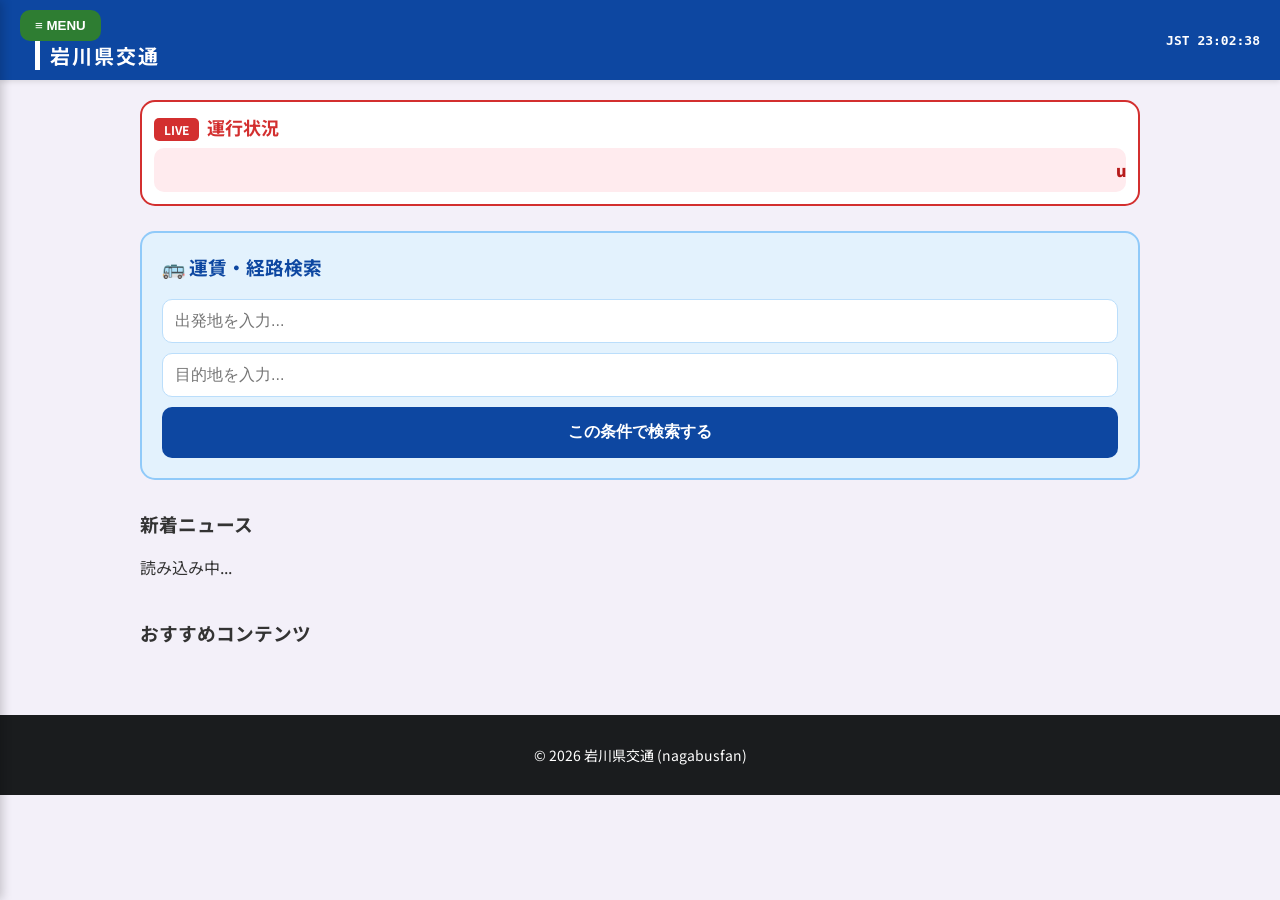
==== commit 30bb9918: "Update index.html" ====
--- a/index.html
+++ b/index.html
@@ -3,26 +3,26 @@
 <head>
     <meta charset="UTF-8">
     <meta name="viewport" content="width=device-width, initial-scale=1.0">
-    <title>岩川県交通</title>
+    <title>岩川県交通 | 公式サイト</title>
     <link href="https://fonts.googleapis.com/css2?family=Noto+Sans+JP:wght@400;700;900&display=swap" rel="stylesheet">
     <style>
-        /* --- 基本スタイル --- */
+        /* --- 基本デザイン --- */
         body { font-family: 'Noto Sans JP', sans-serif; margin: 0; padding: 0; background-color: #f3f0f9; color: #333; overflow-x: hidden; }
         header { background-color: #0d47a1; color: white; padding: 10px 20px; display: flex; justify-content: space-between; align-items: center; position: sticky; top: 0; z-index: 1000; box-shadow: 0 2px 5px rgba(0,0,0,0.1); }
         .menu-button { background: #2e7d32; border: none; color: white; padding: 8px 15px; cursor: pointer; border-radius: 10px; font-weight: bold; }
         .logo h1 { margin: 0 0 0 15px; font-size: 20px; letter-spacing: 2px; border-left: 5px solid white; padding-left: 10px; }
         
         /* --- サイドバー --- */
-        .sidebar { position: fixed; top: 0; left: -280px; width: 280px; height: 100%; background-color: #ffffff; color: #333; transition: 0.3s ease; z-index: 2000; padding: 20px; box-sizing: border-box; overflow-y: auto; box-shadow: 2px 0 10px rgba(0,0,0,0.2); }
+        .sidebar { position: fixed; top: 0; left: -280px; width: 280px; height: 100%; background: white; transition: 0.3s; z-index: 2000; padding: 20px; box-sizing: border-box; overflow-y: auto; box-shadow: 2px 0 10px rgba(0,0,0,0.2); }
         .sidebar.active { left: 0; }
         .overlay { position: fixed; top: 0; left: 0; width: 100%; height: 100%; background: rgba(0,0,0,0.5); display: none; z-index: 1500; }
         .overlay.active { display: block; }
-        .menu-item { padding: 15px; border-bottom: 1px solid #eee; cursor: pointer; font-weight: bold; border-radius: 10px; transition: 0.2s; color: #333; text-decoration: none; display: block; }
+        .menu-item { padding: 15px; border-bottom: 1px solid #eee; cursor: pointer; font-weight: bold; color: #333; text-decoration: none; display: block; border-radius: 8px; }
         .menu-item:hover { background: #f0f4f8; color: #0d47a1; }
 
-        /* --- 運行状況（ここが重要） --- */
-        .status-bar { background: white; border: 2px solid #ccc; padding: 12px; margin-bottom: 25px; border-radius: 15px; transition: 0.3s; }
-        .ticker { background: #f5f5f5; overflow: hidden; white-space: nowrap; padding: 10px; border-radius: 10px; position: relative; height: 24px; }
+        /* --- 運行状況（色はJSで制御） --- */
+        .status-bar { background: white; border: 2px solid #ccc; padding: 12px; margin-bottom: 25px; border-radius: 15px; }
+        .ticker { background: #eee; overflow: hidden; white-space: nowrap; padding: 10px; border-radius: 10px; position: relative; height: 24px; }
         .ticker-text { 
             display: inline-block; 
             white-space: nowrap; 
@@ -30,45 +30,44 @@
             font-weight: 900; 
             line-height: 24px; 
             font-size: 16px;
+            will-change: transform;
         }
 
-        /* --- 検索ボックス --- */
-        .search-box-style { background: #e3f2fd; padding: 20px; border-radius: 15px; border: 2px solid #90caf9; position: relative; margin-bottom: 30px; }
-        .search-input-wrapper { position: relative; margin-bottom: 10px; }
-        .search-box-style input { width: 100%; padding: 12px; border-radius: 10px; border: 1px solid #bbdefb; box-sizing: border-box; outline: none; font-size: 16px; }
-        .search-btn { width: 100%; background: #0d47a1; color: white; border: none; padding: 12px; border-radius: 10px; font-weight: bold; cursor: pointer; font-size: 16px; }
-
-        /* --- サジェスト表示 --- */
+        /* --- 経路検索 --- */
+        .search-box-style { background: #e3f2fd; padding: 20px; border-radius: 15px; border: 2px solid #90caf9; margin-bottom: 30px; position: relative; }
+        .search-input-group { margin-bottom: 10px; position: relative; }
+        .search-box-style input { width: 100%; padding: 12px; border-radius: 10px; border: 1px solid #bbdefb; box-sizing: border-box; font-size: 16px; }
+        .search-btn { width: 100%; background: #0d47a1; color: white; border: none; padding: 15px; border-radius: 10px; font-weight: bold; cursor: pointer; font-size: 16px; }
+
+        /* --- サジェスト --- */
         .suggestion-list { position: absolute; top: 100%; left: 0; width: 100%; background: white; border: 1px solid #ddd; z-index: 3000; display: none; border-radius: 0 0 10px 10px; box-shadow: 0 5px 10px rgba(0,0,0,0.1); max-height: 200px; overflow-y: auto; }
         .suggestion-item { padding: 12px; cursor: pointer; border-bottom: 1px solid #eee; font-size: 14px; }
         .suggestion-item:hover { background: #f0f4f8; }
 
-        /* --- コンテンツ --- */
-        .container { max-width: 1000px; margin: 20px auto; padding: 0 15px; }
-        .slider-container { overflow: hidden; border-radius: 20px; }
+        /* --- スライダー --- */
+        .slider-container { overflow: hidden; border-radius: 20px; margin-top: 10px; }
         .slider-wrapper { display: flex; transition: transform 0.5s ease-out; }
-        .article-card { min-width: calc(33.333% - 20px); margin: 10px; background: white; border-radius: 25px; overflow: hidden; box-shadow: 0 10px 20px rgba(0,0,0,0.05); text-align: center; cursor: pointer; }
-        
-        @keyframes scroll-text { 
-            from { transform: translateX(0); } 
-            to { transform: translateX(-100%); } 
-        }
-
-        footer { background: #1a1c1e; color: white; padding: 30px; text-align: center; margin-top: 50px; }
+        .article-card { min-width: calc(33.333% - 20px); margin: 10px; background: white; border-radius: 20px; overflow: hidden; box-shadow: 0 5px 15px rgba(0,0,0,0.05); text-align: center; cursor: pointer; }
+
+        @keyframes scroll-text-kf { from { transform: translateX(0); } to { transform: translateX(-100%); } }
+        
+        footer { background: #1a1c1e; color: white; padding: 30px; text-align: center; margin-top: 50px; font-size: 14px; }
     </style>
 </head>
 <body>
+
 <div class="overlay" id="overlay"></div>
+
 <header>
     <div class="header-left">
         <button class="menu-button" id="menu-btn">≡ MENU</button>
         <div class="logo"><h1>岩川県交通</h1></div>
     </div>
-    <div id="current-time" style="font-weight:bold; font-family: monospace;">JST --:--:--</div>
+    <div id="current-time" style="font-weight:bold; font-family: monospace;">--:--:--</div>
 </header>
 
 <div class="sidebar" id="sidebar">
-    <div style="font-weight:bold; margin: 20px 0 10px 0; color:#0d47a1;">メニュー</div>
+    <div style="font-weight:bold; margin-bottom:15px; color:#0d47a1; border-bottom:2px solid #0d47a1;">メニュー</div>
     <a class="menu-item" href="index.html">■ HOME</a>
     <a class="menu-item" href="combinedfolder/rosen.html">■ 路線バス</a>
     <a class="menu-item" href="combinedfolder/kousoku.html">■ 高速バス</a>
@@ -76,42 +75,38 @@
     <a class="menu-item" href="newsfolder/news00003.html">■ 採用・求人情報</a>
     <a class="menu-item" href="combinedfolder/guide.html">■ ご利用ガイド</a>
     <a class="menu-item" href="combinedfolder/contact.html">■ お問い合わせ</a>
-    <div class="menu-item" id="close-btn" style="color:red;">■ 閉じる ×</div>
+    <div class="menu-item" id="close-btn" style="color:red; margin-top:20px; text-align:center; border:1px solid red;">閉じる ×</div>
 </div>
 
-<div class="container">
+<div class="container" style="max-width: 1000px; margin: 20px auto; padding: 0 15px;">
     <div class="status-bar" id="status-bar">
         <h3 id="status-title" style="margin:0 0 8px 0; font-size: 18px;">
             <span id="live-badge" style="color:white; padding:3px 10px; border-radius:5px; margin-right:8px; font-size:12px;">LIVE</span>運行状況
         </h3>
         <div class="ticker" id="ticker-box">
-            <div class="ticker-text" id="status-text">データを読み込んでいます...</div>
+            <div class="ticker-text" id="status-text">運行情報を読み込み中...</div>
         </div>
     </div>
 
     <div class="search-box-style">
-        <h3 style="margin-top:0; color:#0d47a1;">🔍 運賃・経路検索</h3>
-        <div style="display: flex; gap: 10px; flex-wrap: wrap;">
-            <div class="search-input-wrapper" style="flex:1; min-width:200px;">
-                <input type="text" id="main-start" placeholder="出発地..." oninput="showSuggestions('start', 'main')" autocomplete="off">
-                <div id="main-start-list" class="suggestion-list"></div>
-            </div>
-            <div class="search-input-wrapper" style="flex:1; min-width:200px;">
-                <input type="text" id="main-end" placeholder="目的地..." oninput="showSuggestions('end', 'main')" autocomplete="off">
-                <div id="main-end-list" class="suggestion-list"></div>
-            </div>
+        <h3 style="margin-top:0; color:#0d47a1;">🚌 運賃・経路検索</h3>
+        <div class="search-input-group">
+            <input type="text" id="start-input" placeholder="出発地を入力..." oninput="handleInput('start')" autocomplete="off">
+            <div id="start-list" class="suggestion-list"></div>
         </div>
-        <button class="search-btn" onclick="handleSearch()">検索する</button>
+        <div class="search-input-group">
+            <input type="text" id="end-input" placeholder="目的地を入力..." oninput="handleInput('end')" autocomplete="off">
+            <div id="end-list" class="suggestion-list"></div>
+        </div>
+        <button class="search-btn" onclick="executeSearch()">この条件で検索する</button>
     </div>
 
     <h3>新着ニュース</h3>
-    <div id="news-list">読み込み中...</div>
-
-    <div style="margin-top:40px;">
-        <h3 style="text-align:center;">おすすめコンテンツ</h3>
-        <div class="slider-container">
-            <div class="slider-wrapper" id="slider-wrapper"></div>
-        </div>
+    <div id="news-container">読み込み中...</div>
+
+    <h3 style="margin-top:40px;">おすすめコンテンツ</h3>
+    <div class="slider-container">
+        <div class="slider-wrapper" id="article-slider"></div>
     </div>
 </div>
 
@@ -120,123 +115,109 @@
 </footer>
 
 <script>
-    let stopData = [];
-
-    // --- 1. 運行情報と色をconfig.jsonから取得 ---
-    async function loadConfig() {
+    let masterSearchData = [];
+
+    // 1. 全データ読み込みと設定反映
+    async function initializeSite() {
         try {
-            const res = await fetch('setting/config.json');
-            if (!res.ok) throw new Error();
-            const config = await res.json();
-
-            const textEl = document.getElementById('status-text');
-            const barEl = document.getElementById('status-bar');
-            const boxEl = document.getElementById('ticker-box');
-            const badgeEl = document.getElementById('live-badge');
-            const titleEl = document.getElementById('status-title');
-
-            // テキスト反映
-            textEl.innerText = config.statusMessage;
-
-            // 色の同期（config.jsonの値を使用）
-            const mainColor = config.statusBorderColor || "#2e7d32";
-            const textColor = config.statusTextColor || "#1b5e20";
-            const bgColor = config.statusBgColor || "#f1f8e9";
-
-            barEl.style.borderColor = mainColor;
-            titleEl.style.color = mainColor;
-            badgeEl.style.backgroundColor = mainColor;
-            textEl.style.color = textColor;
-            boxEl.style.backgroundColor = bgColor;
-
-            // アニメーションを強制始動
-            startTicker(config.statusMessage.length);
-
-        } catch (e) {
-            document.getElementById('status-text').innerText = "運行状況の取得に失敗しました。";
-        }
-    }
-
-    function startTicker(textLength) {
-        const textEl = document.getElementById('status-text');
-        textEl.style.animation = 'none';
-        void textEl.offsetWidth; // 強制再描画
-        const duration = Math.max(10, textLength * 0.6 + 5);
-        textEl.style.animation = `scroll-text ${duration}s linear infinite`;
-    }
-
-    // --- 2. 検索候補の読み込み ---
-    async function loadSearchData() {
-        try {
-            const res = await fetch('setting/search.json');
-            if (res.ok) stopData = await res.json();
-        } catch (e) {}
-    }
-
-    function showSuggestions(type, area) {
-        const input = document.getElementById(`${area}-${type}`);
-        const list = document.getElementById(`${area}-${type}-list`);
-        const word = input.value.trim().toLowerCase();
-        
-        if (!word) { list.style.display = 'none'; return; }
-        
-        const matches = stopData.filter(s => s.name.includes(word));
-        if (matches.length > 0) {
-            list.innerHTML = matches.map(s => `<div class="suggestion-item" onclick="setVal('${area}-${type}','${s.name}')">${s.name}</div>`).join('');
-            list.style.display = 'block';
-        } else {
-            list.style.display = 'none';
-        }
-    }
-
-    function setVal(id, val) {
-        document.getElementById(id).value = val;
-        document.querySelectorAll('.suggestion-list').forEach(l => l.style.display = 'none');
-    }
-
-    function handleSearch() {
-        const s = document.getElementById('main-start').value;
-        const e = document.getElementById('main-end').value;
-        if(!s || !e) return alert("入力してください");
-        window.location.href = `https://nagabusfan.github.io/iwakawa-district-bus-search/?from=${encodeURIComponent(s)}&to=${encodeURIComponent(e)}`;
-    }
-
-    // --- 3. ニュースとスライダー ---
-    async function loadContent() {
-        try {
-            const resN = await fetch('setting/news.json');
-            if (resN.ok) {
-                const news = await resN.json();
-                document.getElementById('news-list').innerHTML = news.map(n => `
-                    <div style="background:white; padding:12px; margin-bottom:8px; border-radius:10px; border-left:5px solid ${n.tagColor};">
-                        <span style="background:${n.tagColor}; color:white; padding:2px 6px; border-radius:4px; font-size:11px;">${n.tag}</span>
+            // 設定読み込み
+            const configRes = await fetch('setting/config.json');
+            const config = await configRes.json();
+            applyStatusConfig(config);
+
+            // 検索データ読み込み
+            const searchRes = await fetch('setting/search.json');
+            if (searchRes.ok) masterSearchData = await searchRes.json();
+
+            // ニュース読み込み
+            const newsRes = await fetch('setting/news.json');
+            if (newsRes.ok) {
+                const news = await newsRes.json();
+                document.getElementById('news-container').innerHTML = news.map(n => `
+                    <div style="background:white; padding:15px; margin-bottom:10px; border-radius:10px; border-left:5px solid ${n.tagColor};">
+                        <span style="background:${n.tagColor}; color:white; padding:2px 8px; border-radius:4px; font-size:12px;">${n.tag}</span>
                         <a href="${n.url}" style="margin-left:10px; font-weight:bold; color:#333; text-decoration:none;">${n.title}</a>
                     </div>`).join('');
             }
-            const resA = await fetch('setting/articles.json');
-            if (resA.ok) {
-                const arts = await resA.json();
-                document.getElementById('slider-wrapper').innerHTML = arts.map(a => `
+
+            // 記事読み込み
+            const articleRes = await fetch('setting/articles.json');
+            if (articleRes.ok) {
+                const articles = await articleRes.json();
+                document.getElementById('article-slider').innerHTML = articles.map(a => `
                     <div class="article-card" onclick="location.href='${a.url}'">
-                        <div style="font-size:40px; padding:20px; background:#f0f4f8;">${a.icon}</div>
+                        <div style="font-size:40px; padding:20px; background:#f8f9fa;">${a.icon}</div>
                         <div style="padding:15px;"><h4>${a.title}</h4></div>
                     </div>`).join('');
             }
-        } catch (e) {}
-    }
-
-    // --- 初期化 ---
+
+        } catch (e) { console.error("Initialization Error:", e); }
+    }
+
+    // 2. 運行情報の配色とアニメーションを強制適用
+    function applyStatusConfig(config) {
+        const textEl = document.getElementById('status-text');
+        const barEl = document.getElementById('status-bar');
+        const boxEl = document.getElementById('ticker-box');
+        const badgeEl = document.getElementById('live-badge');
+        const titleEl = document.getElementById('status-title');
+
+        textEl.innerText = config.statusMessage;
+
+        // config.jsonの色を強制適用
+        const main = config.statusBorderColor || "#2e7d32";
+        const text = config.statusTextColor || "#1b5e20";
+        const bg = config.statusBgColor || "#f1f8e9";
+
+        barEl.style.borderColor = main;
+        titleEl.style.color = main;
+        badgeEl.style.backgroundColor = main;
+        textEl.style.color = text;
+        boxEl.style.backgroundColor = bg;
+
+        // アニメーションをリセットして開始
+        textEl.style.animation = 'none';
+        void textEl.offsetWidth; // リフロー
+        const speed = Math.max(10, config.statusMessage.length * 0.7 + 5);
+        textEl.style.animation = `scroll-text-kf ${speed}s linear infinite`;
+    }
+
+    // 3. 検索機能
+    function handleInput(type) {
+        const val = document.getElementById(type + '-input').value.toLowerCase();
+        const list = document.getElementById(type + '-list');
+        if (!val) { list.style.display = 'none'; return; }
+        
+        const matches = masterSearchData.filter(s => s.name.includes(val));
+        if (matches.length > 0) {
+            list.innerHTML = matches.map(m => `<div class="suggestion-item" onclick="selectPoint('${type}','${m.name}')">${m.name}</div>`).join('');
+            list.style.display = 'block';
+        } else { list.style.display = 'none'; }
+    }
+
+    function selectPoint(type, name) {
+        document.getElementById(type + '-input').value = name;
+        document.getElementById(type + '-list').style.display = 'none';
+    }
+
+    function executeSearch() {
+        const s = document.getElementById('start-input').value;
+        const e = document.getElementById('end-input').value;
+        if(!s || !e) return alert("出発地と目的地を入力してください");
+        window.location.href = `https://nagabusfan.github.io/iwakawa-district-bus-search/?from=${encodeURIComponent(s)}&to=${encodeURIComponent(e)}`;
+    }
+
+    // 4. 初期化イベント
     window.onload = () => {
         const m = document.getElementById('menu-btn'), s = document.getElementById('sidebar'), o = document.getElementById('overlay'), c = document.getElementById('close-btn');
         m.onclick = () => { s.classList.add('active'); o.classList.add('active'); };
         o.onclick = c.onclick = () => { s.classList.remove('active'); o.classList.remove('active'); };
         
-        loadConfig();
-        loadSearchData();
-        loadContent();
-
+        initializeSite();
+        
         setInterval(() => {
-            document.getElementById('current-time').innerText = "JST " + new Date().toLocaleTimeString('ja-JP');
+            const now = new Date();
+            document.getElementById('current-time').innerText = "JST " + now.toLocaleTimeString('ja-JP');
         }, 1000);
     };
 </script>
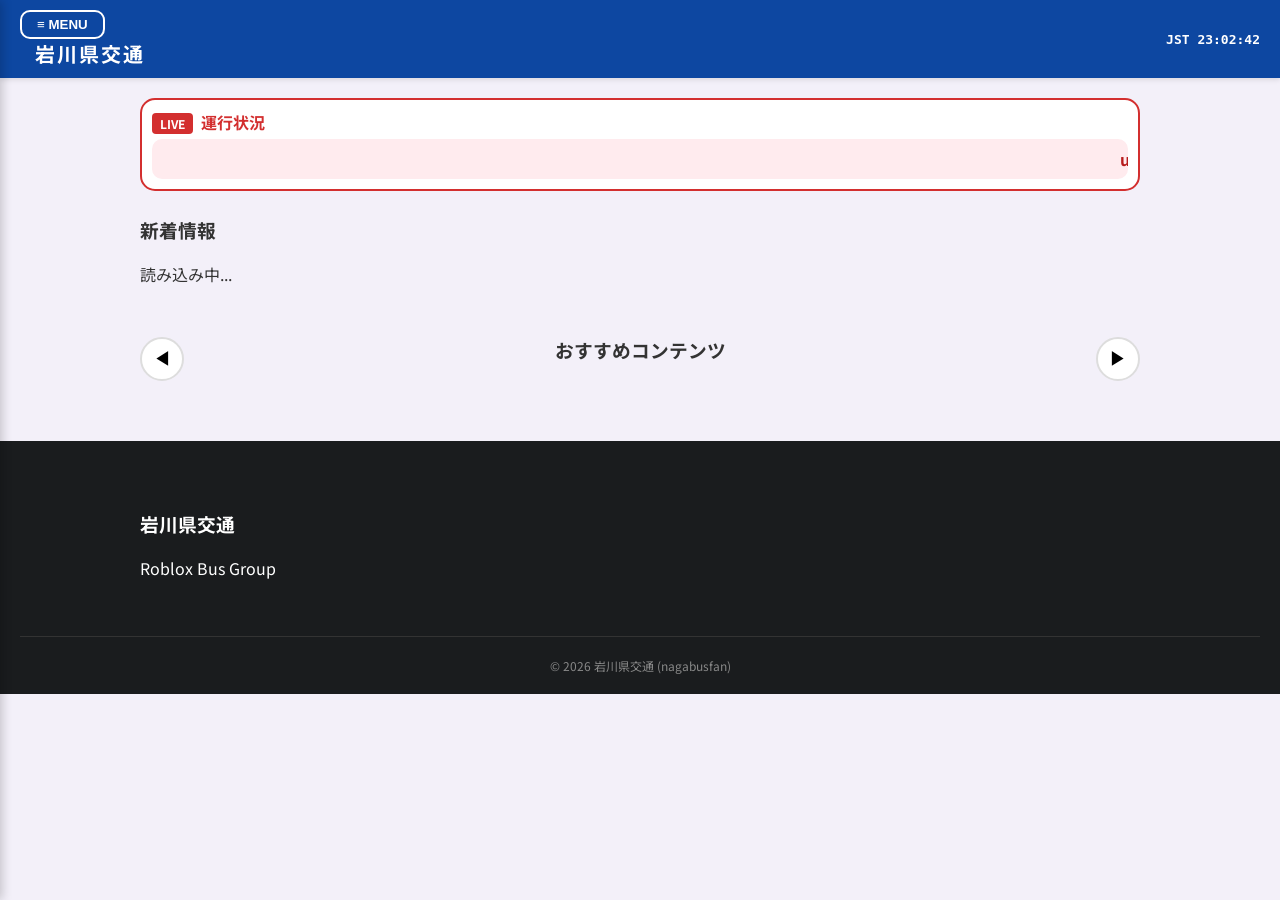
==== commit 2fcbd6d1: "Update index.html" ====
--- a/index.html
+++ b/index.html
@@ -3,222 +3,231 @@
 <head>
     <meta charset="UTF-8">
     <meta name="viewport" content="width=device-width, initial-scale=1.0">
-    <title>岩川県交通 | 公式サイト</title>
+    <title>岩川県交通</title>
     <link href="https://fonts.googleapis.com/css2?family=Noto+Sans+JP:wght@400;700;900&display=swap" rel="stylesheet">
     <style>
-        /* --- 基本デザイン --- */
         body { font-family: 'Noto Sans JP', sans-serif; margin: 0; padding: 0; background-color: #f3f0f9; color: #333; overflow-x: hidden; }
         header { background-color: #0d47a1; color: white; padding: 10px 20px; display: flex; justify-content: space-between; align-items: center; position: sticky; top: 0; z-index: 1000; box-shadow: 0 2px 5px rgba(0,0,0,0.1); }
-        .menu-button { background: #2e7d32; border: none; color: white; padding: 8px 15px; cursor: pointer; border-radius: 10px; font-weight: bold; }
-        .logo h1 { margin: 0 0 0 15px; font-size: 20px; letter-spacing: 2px; border-left: 5px solid white; padding-left: 10px; }
-        
-        /* --- サイドバー --- */
-        .sidebar { position: fixed; top: 0; left: -280px; width: 280px; height: 100%; background: white; transition: 0.3s; z-index: 2000; padding: 20px; box-sizing: border-box; overflow-y: auto; box-shadow: 2px 0 10px rgba(0,0,0,0.2); }
+        .menu-button { background: none; border: 2px solid white; color: white; padding: 5px 15px; cursor: pointer; border-radius: 10px; font-weight: bold; }
+        .logo h1 { margin: 0 0 0 15px; font-size: 20px; letter-spacing: 2px; }
+        
+        /* サイドバー */
+        .sidebar { position: fixed; top: 0; left: -280px; width: 280px; height: 100%; background-color: #ffffff; color: #333; transition: 0.3s; z-index: 2000; padding: 20px; box-sizing: border-box; overflow-y: auto; box-shadow: 2px 0 10px rgba(0,0,0,0.2); }
         .sidebar.active { left: 0; }
         .overlay { position: fixed; top: 0; left: 0; width: 100%; height: 100%; background: rgba(0,0,0,0.5); display: none; z-index: 1500; }
         .overlay.active { display: block; }
-        .menu-item { padding: 15px; border-bottom: 1px solid #eee; cursor: pointer; font-weight: bold; color: #333; text-decoration: none; display: block; border-radius: 8px; }
+        .menu-item { padding: 15px; border-bottom: 1px solid #eee; cursor: pointer; font-weight: bold; border-radius: 10px; }
         .menu-item:hover { background: #f0f4f8; color: #0d47a1; }
 
-        /* --- 運行状況（色はJSで制御） --- */
-        .status-bar { background: white; border: 2px solid #ccc; padding: 12px; margin-bottom: 25px; border-radius: 15px; }
-        .ticker { background: #eee; overflow: hidden; white-space: nowrap; padding: 10px; border-radius: 10px; position: relative; height: 24px; }
+        /* 検索ボックス */
+        .search-box-style { background: #e3f2fd; padding: 20px; border-radius: 15px; border: 2px solid #90caf9; }
+        .search-input-wrapper { position: relative; margin-bottom: 10px; }
+        .search-box-style input { width: 100%; padding: 12px; border-radius: 10px; border: 1px solid #bbdefb; box-sizing: border-box; outline: none; font-size: 16px; }
+        .search-btn { width: 100%; background: #2e7d32; color: white; border: none; padding: 12px; border-radius: 10px; font-weight: bold; cursor: pointer; margin-top: 5px; font-size: 16px; }
+        
+        .main-search-section { margin: 30px 0; }
+        .main-search-title { font-weight: 900; color: #0d47a1; margin-bottom: 15px; display: flex; align-items: center; }
+
+        .container { max-width: 1000px; margin: 20px auto; padding: 0 15px; }
+        
+        /* 運行情報テロップ（修正のキモ） */
+        .status-bar { background: white; border: 2px solid #2e7d32; padding: 10px; margin-bottom: 25px; border-radius: 15px; }
+        .ticker { background: #f1f8e9; overflow: hidden; white-space: nowrap; padding: 8px; border-radius: 10px; position: relative; }
         .ticker-text { 
             display: inline-block; 
             white-space: nowrap; 
-            padding-left: 100%; 
-            font-weight: 900; 
-            line-height: 24px; 
-            font-size: 16px;
-            will-change: transform;
+            padding-left: 100%; /* スタート位置 */
+            font-weight: bold; 
+            color: #1b5e20; 
+            line-height: 1.5; 
+            animation: scroll-text 15s linear infinite; /* デフォルトのアニメーション */
         }
-
-        /* --- 経路検索 --- */
-        .search-box-style { background: #e3f2fd; padding: 20px; border-radius: 15px; border: 2px solid #90caf9; margin-bottom: 30px; position: relative; }
-        .search-input-group { margin-bottom: 10px; position: relative; }
-        .search-box-style input { width: 100%; padding: 12px; border-radius: 10px; border: 1px solid #bbdefb; box-sizing: border-box; font-size: 16px; }
-        .search-btn { width: 100%; background: #0d47a1; color: white; border: none; padding: 15px; border-radius: 10px; font-weight: bold; cursor: pointer; font-size: 16px; }
-
-        /* --- サジェスト --- */
-        .suggestion-list { position: absolute; top: 100%; left: 0; width: 100%; background: white; border: 1px solid #ddd; z-index: 3000; display: none; border-radius: 0 0 10px 10px; box-shadow: 0 5px 10px rgba(0,0,0,0.1); max-height: 200px; overflow-y: auto; }
-        .suggestion-item { padding: 12px; cursor: pointer; border-bottom: 1px solid #eee; font-size: 14px; }
-        .suggestion-item:hover { background: #f0f4f8; }
-
-        /* --- スライダー --- */
-        .slider-container { overflow: hidden; border-radius: 20px; margin-top: 10px; }
+        @keyframes scroll-text { 
+            0% { transform: translateX(0); } 
+            100% { transform: translateX(-100%); } 
+        }
+
+        /* おすすめコンテンツ */
+        .magazine-section { margin: 50px 0; position: relative; padding: 0 50px; }
+        .slider-arrow { position: absolute; top: 50%; transform: translateY(-50%); background: #fff; border: 2px solid #ddd; width: 44px; height: 44px; border-radius: 50%; cursor: pointer; z-index: 10; font-size: 18px; display: flex; align-items: center; justify-content: center; }
+        #prev-btn { left: 0; }
+        #next-btn { right: 0; }
+        .slider-container { overflow: hidden; border-radius: 20px; }
         .slider-wrapper { display: flex; transition: transform 0.5s ease-out; }
-        .article-card { min-width: calc(33.333% - 20px); margin: 10px; background: white; border-radius: 20px; overflow: hidden; box-shadow: 0 5px 15px rgba(0,0,0,0.05); text-align: center; cursor: pointer; }
-
-        @keyframes scroll-text-kf { from { transform: translateX(0); } to { transform: translateX(-100%); } }
-        
-        footer { background: #1a1c1e; color: white; padding: 30px; text-align: center; margin-top: 50px; font-size: 14px; }
+        .article-card { min-width: calc(33.333% - 20px); margin: 10px; background: white; border-radius: 25px; overflow: hidden; box-shadow: 0 10px 20px rgba(0,0,0,0.05); text-align: center; cursor: pointer; }
+        
+        .official-footer { background: #1a1c1e; color: #ffffff; padding: 50px 20px 20px; margin-top: 60px; }
+        .footer-container { max-width: 1000px; margin: 0 auto; display: grid; grid-template-columns: repeat(auto-fit, minmax(200px, 1fr)); gap: 40px; }
+        .footer-links { list-style: none; padding: 0; }
+        .footer-links a { color: #ffffff; text-decoration: none; opacity: 0.8; font-size: 14px; }
+        .footer-bottom { text-align: center; margin-top: 40px; border-top: 1px solid #333; padding-top: 20px; font-size: 12px; color: #888; }
+        
+        /* サジェスト用 */
+        .suggestion-list { position: absolute; top: 100%; left: 0; width: 100%; background: white; border: 1px solid #ddd; z-index: 3000; display: none; }
+        .suggestion-item { padding: 10px; cursor: pointer; border-bottom: 1px solid #eee; }
     </style>
 </head>
 <body>
-
 <div class="overlay" id="overlay"></div>
-
 <header>
     <div class="header-left">
         <button class="menu-button" id="menu-btn">≡ MENU</button>
         <div class="logo"><h1>岩川県交通</h1></div>
     </div>
-    <div id="current-time" style="font-weight:bold; font-family: monospace;">--:--:--</div>
+    <div class="time-display" id="current-time" style="font-weight:bold; font-family: monospace;">JST --:--:--</div>
 </header>
 
 <div class="sidebar" id="sidebar">
-    <div style="font-weight:bold; margin-bottom:15px; color:#0d47a1; border-bottom:2px solid #0d47a1;">メニュー</div>
-    <a class="menu-item" href="index.html">■ HOME</a>
-    <a class="menu-item" href="combinedfolder/rosen.html">■ 路線バス</a>
-    <a class="menu-item" href="combinedfolder/kousoku.html">■ 高速バス</a>
-    <a class="menu-item" href="combinedfolder/kashikiri.html">■ 観光・貸切バス</a>
-    <a class="menu-item" href="newsfolder/news00003.html">■ 採用・求人情報</a>
-    <a class="menu-item" href="combinedfolder/guide.html">■ ご利用ガイド</a>
-    <a class="menu-item" href="combinedfolder/contact.html">■ お問い合わせ</a>
-    <div class="menu-item" id="close-btn" style="color:red; margin-top:20px; text-align:center; border:1px solid red;">閉じる ×</div>
+    <div class="search-box-style" style="margin-top: 30px;">
+        <div style="font-weight:bold; margin-bottom:10px;">経路・運賃検索</div>
+        <input type="text" id="side-start" placeholder="出発地..." oninput="showSuggestions('start', 'side')"><div id="side-start-list" class="suggestion-list"></div>
+        <input type="text" id="side-end" placeholder="目的地..." oninput="showSuggestions('end', 'side')"><div id="side-end-list" class="suggestion-list"></div>
+        <button class="search-btn" onclick="searchRoute('side')">検索する</button>
+    </div>
+    <div class="menu-item" onclick="location.href='index.html'">■ HOME</div>
+    <div class="menu-item" onclick="location.href='combinedfolder/rosen.html'">■ 路線バス</div>
+    <div class="menu-item" id="close-btn">■ 閉じる ×</div>
 </div>
 
-<div class="container" style="max-width: 1000px; margin: 20px auto; padding: 0 15px;">
-    <div class="status-bar" id="status-bar">
-        <h3 id="status-title" style="margin:0 0 8px 0; font-size: 18px;">
-            <span id="live-badge" style="color:white; padding:3px 10px; border-radius:5px; margin-right:8px; font-size:12px;">LIVE</span>運行状況
+<div class="container">
+    <div class="status-bar">
+        <h3 id="status-title" style="margin:0 0 5px 0; color:#2e7d32; font-size: 16px;">
+            <span id="live-badge" style="background:#2e7d32; color:white; padding:2px 8px; border-radius:4px; margin-right:8px; font-size:12px;">LIVE</span>運行状況
         </h3>
         <div class="ticker" id="ticker-box">
-            <div class="ticker-text" id="status-text">運行情報を読み込み中...</div>
+            <div class="ticker-text" id="status-text">データの読み込み中...</div>
         </div>
     </div>
-
-    <div class="search-box-style">
-        <h3 style="margin-top:0; color:#0d47a1;">🚌 運賃・経路検索</h3>
-        <div class="search-input-group">
-            <input type="text" id="start-input" placeholder="出発地を入力..." oninput="handleInput('start')" autocomplete="off">
-            <div id="start-list" class="suggestion-list"></div>
+    
+    <h3>新着情報</h3>
+    <div id="news-list">読み込み中...</div>
+    
+    <div class="magazine-section">
+        <h3 style="text-align:center;">おすすめコンテンツ</h3>
+        <button class="slider-arrow" id="prev-btn">◀</button>
+        <button class="slider-arrow" id="next-btn">▶</button>
+        <div class="slider-container">
+            <div class="slider-wrapper" id="slider-wrapper"></div>
         </div>
-        <div class="search-input-group">
-            <input type="text" id="end-input" placeholder="目的地を入力..." oninput="handleInput('end')" autocomplete="off">
-            <div id="end-list" class="suggestion-list"></div>
-        </div>
-        <button class="search-btn" onclick="executeSearch()">この条件で検索する</button>
-    </div>
-
-    <h3>新着ニュース</h3>
-    <div id="news-container">読み込み中...</div>
-
-    <h3 style="margin-top:40px;">おすすめコンテンツ</h3>
-    <div class="slider-container">
-        <div class="slider-wrapper" id="article-slider"></div>
     </div>
 </div>
 
-<footer>
-    &copy; 2026 岩川県交通 (nagabusfan)
+<footer class="official-footer">
+    <div class="footer-container">
+        <div class="footer-section"><h3>岩川県交通</h3><p>Roblox Bus Group</p></div>
+    </div>
+    <div class="footer-bottom">&copy; 2026 岩川県交通 (nagabusfan)</div>
 </footer>
 
 <script>
-    let masterSearchData = [];
-
-    // 1. 全データ読み込みと設定反映
-    async function initializeSite() {
-        try {
-            // 設定読み込み
-            const configRes = await fetch('setting/config.json');
-            const config = await configRes.json();
-            applyStatusConfig(config);
-
-            // 検索データ読み込み
-            const searchRes = await fetch('setting/search.json');
-            if (searchRes.ok) masterSearchData = await searchRes.json();
-
-            // ニュース読み込み
-            const newsRes = await fetch('setting/news.json');
-            if (newsRes.ok) {
-                const news = await newsRes.json();
-                document.getElementById('news-container').innerHTML = news.map(n => `
+    let stopData = [];
+    let articleCount = 0;
+    let currentSliderIndex = 0;
+
+    async function loadSiteData() {
+        // 1. 運行情報と色
+        try {
+            const res = await fetch('setting/config.json');
+            if (res.ok) {
+                const config = await res.json();
+                const textEl = document.getElementById('status-text');
+                const barEl = document.querySelector('.status-bar');
+                const boxEl = document.getElementById('ticker-box');
+                const badgeEl = document.getElementById('live-badge');
+                const titleEl = document.getElementById('status-title');
+
+                textEl.innerText = config.statusMessage;
+                
+                // 色適用
+                if(config.statusTextColor) textEl.style.color = config.statusTextColor;
+                if(config.statusBorderColor) {
+                    barEl.style.borderColor = config.statusBorderColor;
+                    badgeEl.style.backgroundColor = config.statusBorderColor;
+                    titleEl.style.color = config.statusBorderColor;
+                }
+                if(config.statusBgColor) boxEl.style.backgroundColor = config.statusBgColor;
+
+                // アニメーション再起動（強制）
+                textEl.style.animation = 'none';
+                void textEl.offsetWidth; // おまじない（再描画）
+                const speed = Math.max(10, config.statusMessage.length * 0.4 + 5);
+                textEl.style.animation = `scroll-text ${speed}s linear infinite`;
+            }
+        } catch (e) { console.error(e); }
+
+        // 2. 検索候補
+        try {
+            const res = await fetch('setting/search.json');
+            if (res.ok) stopData = await res.json();
+        } catch (e) {}
+
+        // 3. 記事
+        try {
+            const res = await fetch('setting/articles.json');
+            if (res.ok) {
+                const arts = await res.json();
+                articleCount = arts.length;
+                const wrapper = document.getElementById('slider-wrapper');
+                wrapper.innerHTML = arts.map(a => `
+                    <div class="article-card" onclick="location.href='${a.url}'">
+                        <div style="font-size:40px; padding:20px;">${a.icon}</div>
+                        <div style="padding:15px;"><h4>${a.title}</h4></div>
+                    </div>
+                `).join('');
+            }
+        } catch (e) {}
+
+        // 4. ニュース
+        try {
+            const res = await fetch('setting/news.json');
+            if (res.ok) {
+                const news = await res.json();
+                const list = document.getElementById('news-list');
+                list.innerHTML = news.map(n => `
                     <div style="background:white; padding:15px; margin-bottom:10px; border-radius:10px; border-left:5px solid ${n.tagColor};">
-                        <span style="background:${n.tagColor}; color:white; padding:2px 8px; border-radius:4px; font-size:12px;">${n.tag}</span>
+                        <span style="background:${n.tagColor}; color:white; padding:2px 6px; border-radius:4px; font-size:12px;">${n.tag}</span>
                         <a href="${n.url}" style="margin-left:10px; font-weight:bold; color:#333; text-decoration:none;">${n.title}</a>
-                    </div>`).join('');
+                    </div>
+                `).join('');
             }
-
-            // 記事読み込み
-            const articleRes = await fetch('setting/articles.json');
-            if (articleRes.ok) {
-                const articles = await articleRes.json();
-                document.getElementById('article-slider').innerHTML = articles.map(a => `
-                    <div class="article-card" onclick="location.href='${a.url}'">
-                        <div style="font-size:40px; padding:20px; background:#f8f9fa;">${a.icon}</div>
-                        <div style="padding:15px;"><h4>${a.title}</h4></div>
-                    </div>`).join('');
-            }
-
-        } catch (e) { console.error("Initialization Error:", e); }
-    }
-
-    // 2. 運行情報の配色とアニメーションを強制適用
-    function applyStatusConfig(config) {
-        const textEl = document.getElementById('status-text');
-        const barEl = document.getElementById('status-bar');
-        const boxEl = document.getElementById('ticker-box');
-        const badgeEl = document.getElementById('live-badge');
-        const titleEl = document.getElementById('status-title');
-
-        textEl.innerText = config.statusMessage;
-
-        // config.jsonの色を強制適用
-        const main = config.statusBorderColor || "#2e7d32";
-        const text = config.statusTextColor || "#1b5e20";
-        const bg = config.statusBgColor || "#f1f8e9";
-
-        barEl.style.borderColor = main;
-        titleEl.style.color = main;
-        badgeEl.style.backgroundColor = main;
-        textEl.style.color = text;
-        boxEl.style.backgroundColor = bg;
-
-        // アニメーションをリセットして開始
-        textEl.style.animation = 'none';
-        void textEl.offsetWidth; // リフロー
-        const speed = Math.max(10, config.statusMessage.length * 0.7 + 5);
-        textEl.style.animation = `scroll-text-kf ${speed}s linear infinite`;
-    }
-
-    // 3. 検索機能
-    function handleInput(type) {
-        const val = document.getElementById(type + '-input').value.toLowerCase();
-        const list = document.getElementById(type + '-list');
-        if (!val) { list.style.display = 'none'; return; }
-        
-        const matches = masterSearchData.filter(s => s.name.includes(val));
+        } catch (e) {}
+    }
+
+    // スライダー制御
+    function moveSlider(dir) {
+        const visible = window.innerWidth <= 768 ? 2 : 3;
+        const step = window.innerWidth <= 768 ? 50 : 33.333;
+        if (dir === 'next') currentSliderIndex = (currentSliderIndex >= articleCount - visible) ? 0 : currentSliderIndex + 1;
+        else currentSliderIndex = (currentSliderIndex <= 0) ? Math.max(0, articleCount - visible) : currentSliderIndex - 1;
+        document.getElementById('slider-wrapper').style.transform = `translateX(-${currentSliderIndex * step}%)`;
+    }
+
+    // サジェスト機能
+    function showSuggestions(type, area) {
+        const input = document.getElementById(`${area}-${type}`);
+        const list = document.getElementById(`${area}-${type}-list`);
+        const word = input.value.trim().toLowerCase();
+        if (!word) { list.style.display = 'none'; return; }
+        const matches = stopData.filter(s => s.name.includes(word));
         if (matches.length > 0) {
-            list.innerHTML = matches.map(m => `<div class="suggestion-item" onclick="selectPoint('${type}','${m.name}')">${m.name}</div>`).join('');
+            list.innerHTML = matches.map(s => `<div class="suggestion-item" onclick="setVal('${area}-${type}','${s.name}')">${s.name}</div>`).join('');
             list.style.display = 'block';
         } else { list.style.display = 'none'; }
     }
-
-    function selectPoint(type, name) {
-        document.getElementById(type + '-input').value = name;
-        document.getElementById(type + '-list').style.display = 'none';
-    }
-
-    function executeSearch() {
-        const s = document.getElementById('start-input').value;
-        const e = document.getElementById('end-input').value;
-        if(!s || !e) return alert("出発地と目的地を入力してください");
-        window.location.href = `https://nagabusfan.github.io/iwakawa-district-bus-search/?from=${encodeURIComponent(s)}&to=${encodeURIComponent(e)}`;
-    }
-
-    // 4. 初期化イベント
+    function setVal(id, val) { 
+        document.getElementById(id).value = val; 
+        document.getElementById(id + '-list').style.display = 'none'; 
+    }
+
+    document.getElementById('next-btn').onclick = () => moveSlider('next');
+    document.getElementById('prev-btn').onclick = () => moveSlider('prev');
+    setInterval(() => { document.getElementById('current-time').innerText = "JST " + new Date().toLocaleTimeString('ja-JP'); }, 1000);
+
     window.onload = () => {
         const m = document.getElementById('menu-btn'), s = document.getElementById('sidebar'), o = document.getElementById('overlay'), c = document.getElementById('close-btn');
         m.onclick = () => { s.classList.add('active'); o.classList.add('active'); };
         o.onclick = c.onclick = () => { s.classList.remove('active'); o.classList.remove('active'); };
-        
-        initializeSite();
-        
-        setInterval(() => {
-            const now = new Date();
-            document.getElementById('current-time').innerText = "JST " + now.toLocaleTimeString('ja-JP');
-        }, 1000);
+        loadSiteData();
     };
 </script>
 </body>
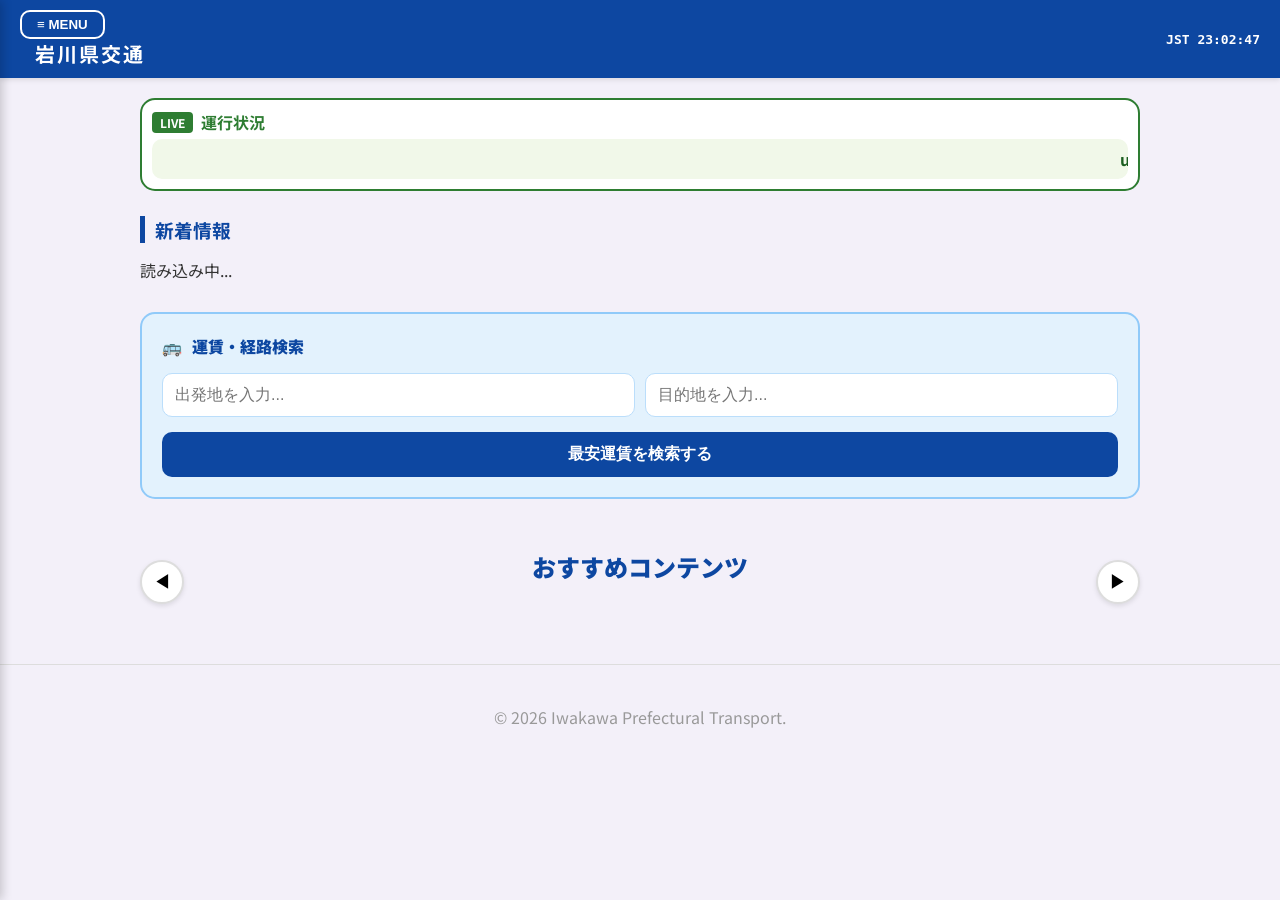
==== commit f7018b1a: "Update index.html" ====
--- a/index.html
+++ b/index.html
@@ -20,51 +20,50 @@
         .menu-item:hover { background: #f0f4f8; color: #0d47a1; }
 
         /* 検索ボックス */
-        .search-box-style { background: #e3f2fd; padding: 20px; border-radius: 15px; border: 2px solid #90caf9; }
+        .search-box-style { background: #e3f2fd; padding: 20px; border-radius: 15px; position: relative; border: 2px solid #90caf9; }
         .search-input-wrapper { position: relative; margin-bottom: 10px; }
         .search-box-style input { width: 100%; padding: 12px; border-radius: 10px; border: 1px solid #bbdefb; box-sizing: border-box; outline: none; font-size: 16px; }
         .search-btn { width: 100%; background: #2e7d32; color: white; border: none; padding: 12px; border-radius: 10px; font-weight: bold; cursor: pointer; margin-top: 5px; font-size: 16px; }
         
         .main-search-section { margin: 30px 0; }
         .main-search-title { font-weight: 900; color: #0d47a1; margin-bottom: 15px; display: flex; align-items: center; }
-
+        .main-search-title::before { content: "🚌"; margin-right: 10px; }
+
+        /* サジェストリストの修正（最前面へ） */
+        .suggestion-list { position: absolute; top: 100%; left: 0; width: 100%; background: white; border-radius: 0 0 10px 10px; box-shadow: 0 8px 15px rgba(0,0,0,0.15); z-index: 3000; max-height: 200px; overflow-y: auto; display: none; border: 1px solid #ddd; }
+        .suggestion-item { padding: 12px; cursor: pointer; border-bottom: 1px solid #eee; font-size: 14px; text-align: left; }
+        .suggestion-item:hover { background-color: #f0f4f8; color: #0d47a1; }
+        
         .container { max-width: 1000px; margin: 20px auto; padding: 0 15px; }
         
-        /* 運行情報テロップ（修正のキモ） */
+        /* 運行情報テロップ（修正済み） */
         .status-bar { background: white; border: 2px solid #2e7d32; padding: 10px; margin-bottom: 25px; border-radius: 15px; }
-        .ticker { background: #f1f8e9; overflow: hidden; white-space: nowrap; padding: 8px; border-radius: 10px; position: relative; }
-        .ticker-text { 
-            display: inline-block; 
-            white-space: nowrap; 
-            padding-left: 100%; /* スタート位置 */
-            font-weight: bold; 
-            color: #1b5e20; 
-            line-height: 1.5; 
-            animation: scroll-text 15s linear infinite; /* デフォルトのアニメーション */
-        }
+        .ticker { background: #f1f8e9; overflow: hidden; white-space: nowrap; padding: 8px; border-radius: 10px; position: relative; display: flex; }
+        .ticker-text { display: inline-block; white-space: nowrap; padding-left: 100%; font-weight: bold; color: #1b5e20; line-height: 1.5; min-width: 100%; }
         @keyframes scroll-text { 
             0% { transform: translateX(0); } 
             100% { transform: translateX(-100%); } 
         }
-
+        
         /* おすすめコンテンツ */
         .magazine-section { margin: 50px 0; position: relative; padding: 0 50px; }
-        .slider-arrow { position: absolute; top: 50%; transform: translateY(-50%); background: #fff; border: 2px solid #ddd; width: 44px; height: 44px; border-radius: 50%; cursor: pointer; z-index: 10; font-size: 18px; display: flex; align-items: center; justify-content: center; }
+        .slider-arrow { position: absolute; top: 50%; transform: translateY(-50%); background: #fff; border: 2px solid #ddd; width: 44px; height: 44px; border-radius: 50%; cursor: pointer; z-index: 10; font-size: 18px; display: flex; align-items: center; justify-content: center; box-shadow: 0 2px 5px rgba(0,0,0,0.1); }
         #prev-btn { left: 0; }
         #next-btn { right: 0; }
         .slider-container { overflow: hidden; border-radius: 20px; }
-        .slider-wrapper { display: flex; transition: transform 0.5s ease-out; }
-        .article-card { min-width: calc(33.333% - 20px); margin: 10px; background: white; border-radius: 25px; overflow: hidden; box-shadow: 0 10px 20px rgba(0,0,0,0.05); text-align: center; cursor: pointer; }
-        
-        .official-footer { background: #1a1c1e; color: #ffffff; padding: 50px 20px 20px; margin-top: 60px; }
-        .footer-container { max-width: 1000px; margin: 0 auto; display: grid; grid-template-columns: repeat(auto-fit, minmax(200px, 1fr)); gap: 40px; }
-        .footer-links { list-style: none; padding: 0; }
-        .footer-links a { color: #ffffff; text-decoration: none; opacity: 0.8; font-size: 14px; }
-        .footer-bottom { text-align: center; margin-top: 40px; border-top: 1px solid #333; padding-top: 20px; font-size: 12px; color: #888; }
-        
-        /* サジェスト用 */
-        .suggestion-list { position: absolute; top: 100%; left: 0; width: 100%; background: white; border: 1px solid #ddd; z-index: 3000; display: none; }
-        .suggestion-item { padding: 10px; cursor: pointer; border-bottom: 1px solid #eee; }
+        .slider-wrapper { display: flex; transition: transform 0.5s cubic-bezier(0.25, 1, 0.5, 1); }
+        
+        .article-card { min-width: calc(33.333% - 20px); margin: 10px; background: white; border-radius: 25px; overflow: hidden; box-shadow: 0 10px 20px rgba(0,0,0,0.05); cursor: pointer; text-align: center; }
+        @media (max-width: 768px) {
+            .article-card { min-width: calc(50% - 20px); }
+            .magazine-section { padding: 0 30px; }
+        }
+
+        .article-img { height: 120px; background: #e3f2fd; display: flex; align-items: center; justify-content: center; font-size: 40px; }
+        .article-content { padding: 15px; }
+        .article-content h4 { margin: 0; font-size: 15px; color: #0d47a1; }
+        
+        footer { text-align: center; padding: 40px; color: #999; border-top: 1px solid #ddd; }
     </style>
 </head>
 <body>
@@ -80,44 +79,64 @@
 <div class="sidebar" id="sidebar">
     <div class="search-box-style" style="margin-top: 30px;">
         <div style="font-weight:bold; margin-bottom:10px;">経路・運賃検索</div>
-        <input type="text" id="side-start" placeholder="出発地..." oninput="showSuggestions('start', 'side')"><div id="side-start-list" class="suggestion-list"></div>
-        <input type="text" id="side-end" placeholder="目的地..." oninput="showSuggestions('end', 'side')"><div id="side-end-list" class="suggestion-list"></div>
+        <div class="search-input-wrapper">
+            <input type="text" id="side-start" placeholder="出発地..." oninput="showSuggestions('start', 'side')" autocomplete="off">
+            <div id="side-start-list" class="suggestion-list"></div>
+        </div>
+        <div class="search-input-wrapper">
+            <input type="text" id="side-end" placeholder="目的地..." oninput="showSuggestions('end', 'side')" autocomplete="off">
+            <div id="side-end-list" class="suggestion-list"></div>
+        </div>
         <button class="search-btn" onclick="searchRoute('side')">検索する</button>
     </div>
+
     <div class="menu-item" onclick="location.href='index.html'">■ HOME</div>
-    <div class="menu-item" onclick="location.href='combinedfolder/rosen.html'">■ 路線バス</div>
+<div class="menu-item" onclick="location.href='combinedfolder/rosen.html'">■ 路線バス</div>
+<div class="menu-item" onclick="location.href='combinedfolder/kousoku.html'">■ 高速バス</div>
+<div class="menu-item" onclick="location.href='combinedfolder/kashikiri.html'">■ 貸切バス</div>
+    <div class="menu-item" onclick="location.href='newsfolder/news00003.html'">■ 求人情報</div>
+    <div class="menu-item" onclick="location.href='combinedfolder/contact.html'">■ お問い合わせ</div>
     <div class="menu-item" id="close-btn">■ 閉じる ×</div>
 </div>
 
 <div class="container">
     <div class="status-bar">
-        <h3 id="status-title" style="margin:0 0 5px 0; color:#2e7d32; font-size: 16px;">
-            <span id="live-badge" style="background:#2e7d32; color:white; padding:2px 8px; border-radius:4px; margin-right:8px; font-size:12px;">LIVE</span>運行状況
+        <h3 style="margin:0 0 5px 0; color:#2e7d32; font-size: 16px; display:flex; align-items:center;">
+            <span style="background:#2e7d32; color:white; padding:2px 8px; border-radius:4px; margin-right:8px; font-size:12px;">LIVE</span>運行状況
         </h3>
-        <div class="ticker" id="ticker-box">
-            <div class="ticker-text" id="status-text">データの読み込み中...</div>
+        <div class="ticker">
+            <div class="ticker-text" id="status-text">データの読み込みを開始します...</div>
         </div>
     </div>
     
-    <h3>新着情報</h3>
+    <h3 style="border-left: 5px solid #0d47a1; padding-left:10px; color:#0d47a1; margin-bottom:15px;">新着情報</h3>
     <div id="news-list">読み込み中...</div>
     
+    <div class="search-box-style main-search-section">
+        <div class="main-search-title">運賃・経路検索</div>
+        <div style="display: flex; gap: 10px; flex-wrap: wrap;">
+            <div class="search-input-wrapper" style="flex: 1; min-width: 200px;">
+                <input type="text" id="main-start" placeholder="出発地を入力..." oninput="showSuggestions('start', 'main')" autocomplete="off">
+                <div id="main-start-list" class="suggestion-list"></div>
+            </div>
+            <div class="search-input-wrapper" style="flex: 1; min-width: 200px;">
+                <input type="text" id="main-end" placeholder="目的地を入力..." oninput="showSuggestions('end', 'main')" autocomplete="off">
+                <div id="main-end-list" class="suggestion-list"></div>
+            </div>
+        </div>
+        <button class="search-btn" onclick="searchRoute('main')" style="background:#0d47a1;">最安運賃を検索する</button>
+    </div>
+
     <div class="magazine-section">
-        <h3 style="text-align:center;">おすすめコンテンツ</h3>
-        <button class="slider-arrow" id="prev-btn">◀</button>
-        <button class="slider-arrow" id="next-btn">▶</button>
+        <h3 style="text-align:center; color:#0d47a1; font-weight: 900; font-size: 24px; margin-bottom: 30px;">おすすめコンテンツ</h3>
+        <button class="slider-arrow" id="prev-btn">◀</button><button class="slider-arrow" id="next-btn">▶</button>
         <div class="slider-container">
             <div class="slider-wrapper" id="slider-wrapper"></div>
         </div>
     </div>
 </div>
 
-<footer class="official-footer">
-    <div class="footer-container">
-        <div class="footer-section"><h3>岩川県交通</h3><p>Roblox Bus Group</p></div>
-    </div>
-    <div class="footer-bottom">&copy; 2026 岩川県交通 (nagabusfan)</div>
-</footer>
+<footer>&copy; 2026 Iwakawa Prefectural Transport.</footer>
 
 <script>
     let stopData = [];
@@ -125,109 +144,124 @@
     let currentSliderIndex = 0;
 
     async function loadSiteData() {
-        // 1. 運行情報と色
         try {
-            const res = await fetch('setting/config.json');
-            if (res.ok) {
-                const config = await res.json();
-                const textEl = document.getElementById('status-text');
-                const barEl = document.querySelector('.status-bar');
-                const boxEl = document.getElementById('ticker-box');
-                const badgeEl = document.getElementById('live-badge');
-                const titleEl = document.getElementById('status-title');
-
-                textEl.innerText = config.statusMessage;
-                
-                // 色適用
-                if(config.statusTextColor) textEl.style.color = config.statusTextColor;
-                if(config.statusBorderColor) {
-                    barEl.style.borderColor = config.statusBorderColor;
-                    badgeEl.style.backgroundColor = config.statusBorderColor;
-                    titleEl.style.color = config.statusBorderColor;
-                }
-                if(config.statusBgColor) boxEl.style.backgroundColor = config.statusBgColor;
-
-                // アニメーション再起動（強制）
-                textEl.style.animation = 'none';
-                void textEl.offsetWidth; // おまじない（再描画）
-                const speed = Math.max(10, config.statusMessage.length * 0.4 + 5);
-                textEl.style.animation = `scroll-text ${speed}s linear infinite`;
-            }
-        } catch (e) { console.error(e); }
-
-        // 2. 検索候補
-        try {
-            const res = await fetch('setting/search.json');
-            if (res.ok) stopData = await res.json();
-        } catch (e) {}
-
-        // 3. 記事
-        try {
-            const res = await fetch('setting/articles.json');
-            if (res.ok) {
-                const arts = await res.json();
+            // 運行情報の設定
+            const resConfig = await fetch('setting/config.json');
+            if (resConfig.ok) {
+                const config = await resConfig.json();
+                const tickerEl = document.getElementById('status-text');
+                tickerEl.innerText = config.statusMessage;
+                // テロップアニメーションの再起動
+                tickerEl.style.animation = 'none';
+                tickerEl.offsetHeight; // リフロー
+                const duration = config.statusMessage.length * 0.5 + 10;
+                tickerEl.style.animation = `scroll-text ${duration}s linear infinite`;
+            }
+
+            // 検索候補データの取得
+            const resSearch = await fetch('setting/search.json');
+            if (resSearch.ok) { stopData = await resSearch.json(); }
+
+            // 記事データの取得
+            const resArts = await fetch('setting/articles.json');
+            if (resArts.ok) {
+                const arts = await resArts.json();
                 articleCount = arts.length;
                 const wrapper = document.getElementById('slider-wrapper');
-                wrapper.innerHTML = arts.map(a => `
-                    <div class="article-card" onclick="location.href='${a.url}'">
-                        <div style="font-size:40px; padding:20px;">${a.icon}</div>
-                        <div style="padding:15px;"><h4>${a.title}</h4></div>
-                    </div>
-                `).join('');
-            }
-        } catch (e) {}
-
-        // 4. ニュース
-        try {
-            const res = await fetch('setting/news.json');
-            if (res.ok) {
-                const news = await res.json();
+                wrapper.innerHTML = '';
+                arts.forEach(a => {
+                    const card = document.createElement('div');
+                    card.className = 'article-card';
+                    card.onclick = () => { location.href = a.url; };
+                    card.innerHTML = `<div class="article-img">${a.icon}</div><div class="article-content"><h4>${a.title}</h4></div>`;
+                    wrapper.appendChild(card);
+                });
+            }
+
+            // ニュースデータの取得
+            const resNews = await fetch('setting/news.json');
+            if (resNews.ok) {
+                const news = await resNews.json();
                 const list = document.getElementById('news-list');
-                list.innerHTML = news.map(n => `
-                    <div style="background:white; padding:15px; margin-bottom:10px; border-radius:10px; border-left:5px solid ${n.tagColor};">
-                        <span style="background:${n.tagColor}; color:white; padding:2px 6px; border-radius:4px; font-size:12px;">${n.tag}</span>
-                        <a href="${n.url}" style="margin-left:10px; font-weight:bold; color:#333; text-decoration:none;">${n.title}</a>
-                    </div>
-                `).join('');
-            }
-        } catch (e) {}
-    }
-
-    // スライダー制御
-    function moveSlider(dir) {
-        const visible = window.innerWidth <= 768 ? 2 : 3;
-        const step = window.innerWidth <= 768 ? 50 : 33.333;
-        if (dir === 'next') currentSliderIndex = (currentSliderIndex >= articleCount - visible) ? 0 : currentSliderIndex + 1;
-        else currentSliderIndex = (currentSliderIndex <= 0) ? Math.max(0, articleCount - visible) : currentSliderIndex - 1;
-        document.getElementById('slider-wrapper').style.transform = `translateX(-${currentSliderIndex * step}%)`;
-    }
-
-    // サジェスト機能
+                list.innerHTML = '';
+                news.forEach(n => {
+                    const item = document.createElement('div');
+                    item.style = "background:white; padding:15px; margin-bottom:10px; border-radius:15px; border-left:4px solid " + n.tagColor + "; box-shadow: 0 2px 5px rgba(0,0,0,0.03);";
+                    item.innerHTML = `<span style="background:${n.tagColor}; color:white; padding:2px 6px; font-size:10px; border-radius:5px;">${n.tag}</span><a href="${n.url}" style="margin-left:10px; font-weight:bold; color:#333; text-decoration:none;">${n.title}</a>`;
+                    list.appendChild(item);
+                });
+            }
+        } catch (e) { console.error("Data Load Error"); }
+    }
+
     function showSuggestions(type, area) {
-        const input = document.getElementById(`${area}-${type}`);
-        const list = document.getElementById(`${area}-${type}-list`);
+        const inputId = area + '-' + type;
+        const listId = inputId + '-list';
+        const input = document.getElementById(inputId);
+        const list = document.getElementById(listId);
         const word = input.value.trim().toLowerCase();
-        if (!word) { list.style.display = 'none'; return; }
-        const matches = stopData.filter(s => s.name.includes(word));
+        
+        document.querySelectorAll('.suggestion-list').forEach(el => { if(el.id !== listId) el.style.display = 'none'; });
+
+        list.innerHTML = '';
+        if (!word || stopData.length === 0) { list.style.display = 'none'; return; }
+
+        let matches = stopData.filter(s => s.name.includes(word) || (s.kana && s.kana.includes(word)));
+
         if (matches.length > 0) {
-            list.innerHTML = matches.map(s => `<div class="suggestion-item" onclick="setVal('${area}-${type}','${s.name}')">${s.name}</div>`).join('');
+            matches.forEach(s => {
+                const div = document.createElement('div');
+                div.className = 'suggestion-item';
+                div.innerText = s.name;
+                div.onclick = (e) => { 
+                    e.stopPropagation();
+                    input.value = s.name; 
+                    list.style.display = 'none'; 
+                };
+                list.appendChild(div);
+            });
             list.style.display = 'block';
         } else { list.style.display = 'none'; }
     }
-    function setVal(id, val) { 
-        document.getElementById(id).value = val; 
-        document.getElementById(id + '-list').style.display = 'none'; 
+
+    function searchRoute(area) {
+        const s = document.getElementById(area + '-start').value.trim();
+        const e = document.getElementById(area + '-end').value.trim();
+        if (!s || !e || s === e) { alert("正しい駅名を選択してください"); return; }
+        const searchUrl = "https://nagabusfan.github.io/iwakawa-district-bus-search/";
+        window.location.href = `${searchUrl}?from=${encodeURIComponent(s)}&to=${encodeURIComponent(e)}`;
+    }
+
+    function moveSlider(direction) {
+        const isMobile = window.innerWidth <= 768;
+        const visibleCount = isMobile ? 2 : 3;
+        const movePercent = isMobile ? 50 : 33.333;
+
+        if (direction === 'next') {
+            currentSliderIndex = (currentSliderIndex >= articleCount - visibleCount) ? 0 : currentSliderIndex + 1;
+        } else {
+            currentSliderIndex = (currentSliderIndex <= 0) ? Math.max(0, articleCount - visibleCount) : currentSliderIndex - 1;
+        }
+        document.getElementById('slider-wrapper').style.transform = `translateX(-${currentSliderIndex * movePercent}%)`;
     }
 
     document.getElementById('next-btn').onclick = () => moveSlider('next');
     document.getElementById('prev-btn').onclick = () => moveSlider('prev');
-    setInterval(() => { document.getElementById('current-time').innerText = "JST " + new Date().toLocaleTimeString('ja-JP'); }, 1000);
-
+
+    function updateTime() { document.getElementById('current-time').innerText = "JST " + new Date().toLocaleTimeString('ja-JP'); }
+    setInterval(updateTime, 1000); updateTime();
+    
     window.onload = () => {
         const m = document.getElementById('menu-btn'), s = document.getElementById('sidebar'), o = document.getElementById('overlay'), c = document.getElementById('close-btn');
         m.onclick = () => { s.classList.add('active'); o.classList.add('active'); };
         o.onclick = c.onclick = () => { s.classList.remove('active'); o.classList.remove('active'); };
         loadSiteData();
+        
+        document.addEventListener('click', (e) => {
+            if (!e.target.closest('.search-input-wrapper')) {
+                document.querySelectorAll('.suggestion-list').forEach(el => el.style.display = 'none');
+            }
+        });
     };
 </script>
 </body>
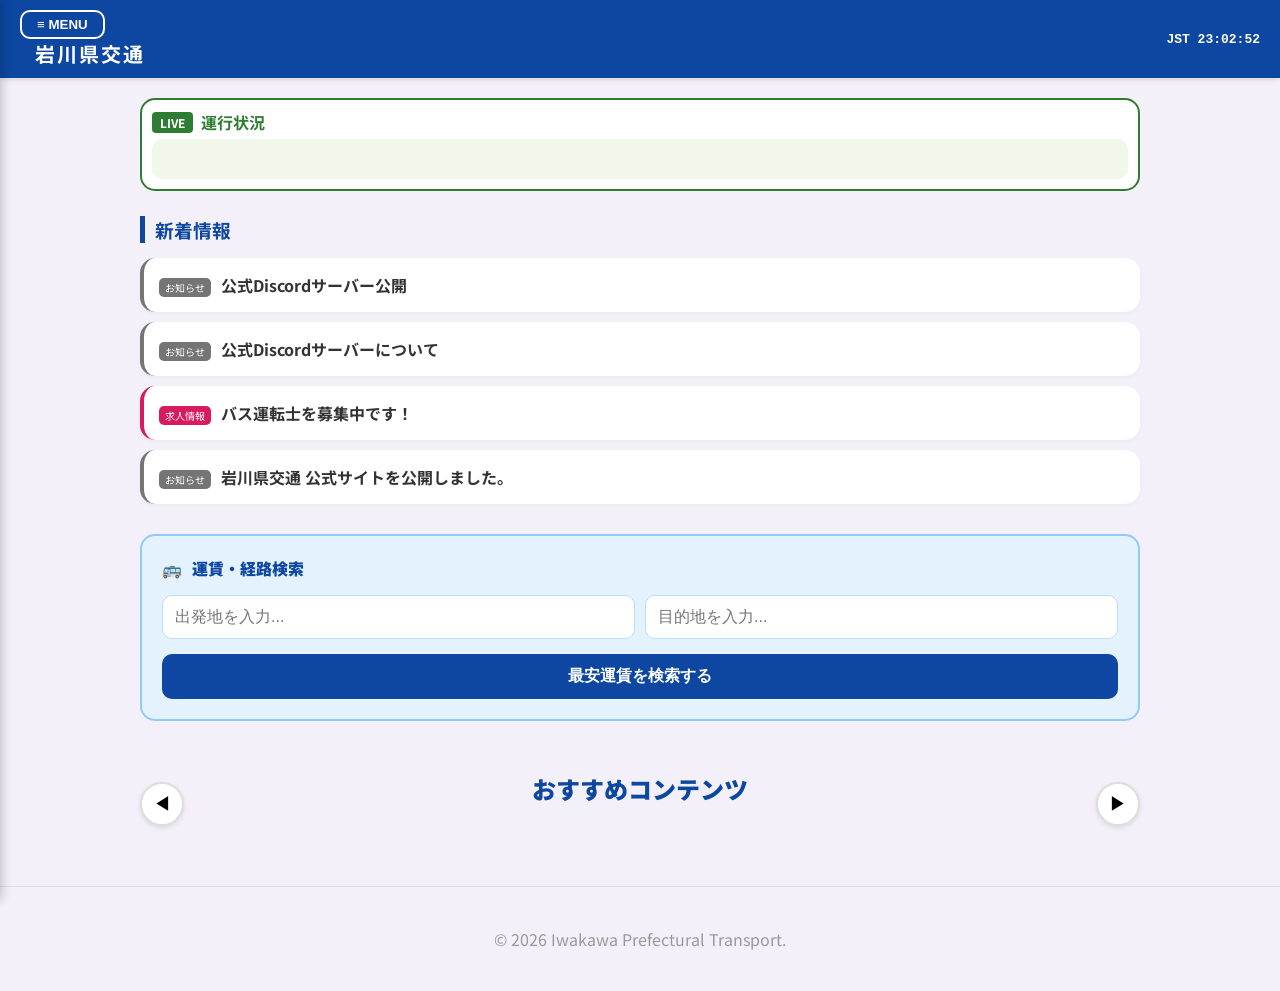
==== commit f7797b49: "Update index.html" ====
--- a/index.html
+++ b/index.html
@@ -227,8 +227,8 @@
     function searchRoute(area) {
         const s = document.getElementById(area + '-start').value.trim();
         const e = document.getElementById(area + '-end').value.trim();
-        if (!s || !e || s === e) { alert("正しい駅名を選択してください"); return; }
-        const searchUrl = "https://nagabusfan.github.io/iwakawa-district-bus-search/";
+        if (!s || !e || s === e) { alert("正しい停留所名を選択してください"); return; }
+        const searchUrl = "https://iwakawakenkotsu.github.io/iwakawa-district-bus-search/";
         window.location.href = `${searchUrl}?from=${encodeURIComponent(s)}&to=${encodeURIComponent(e)}`;
     }
 
